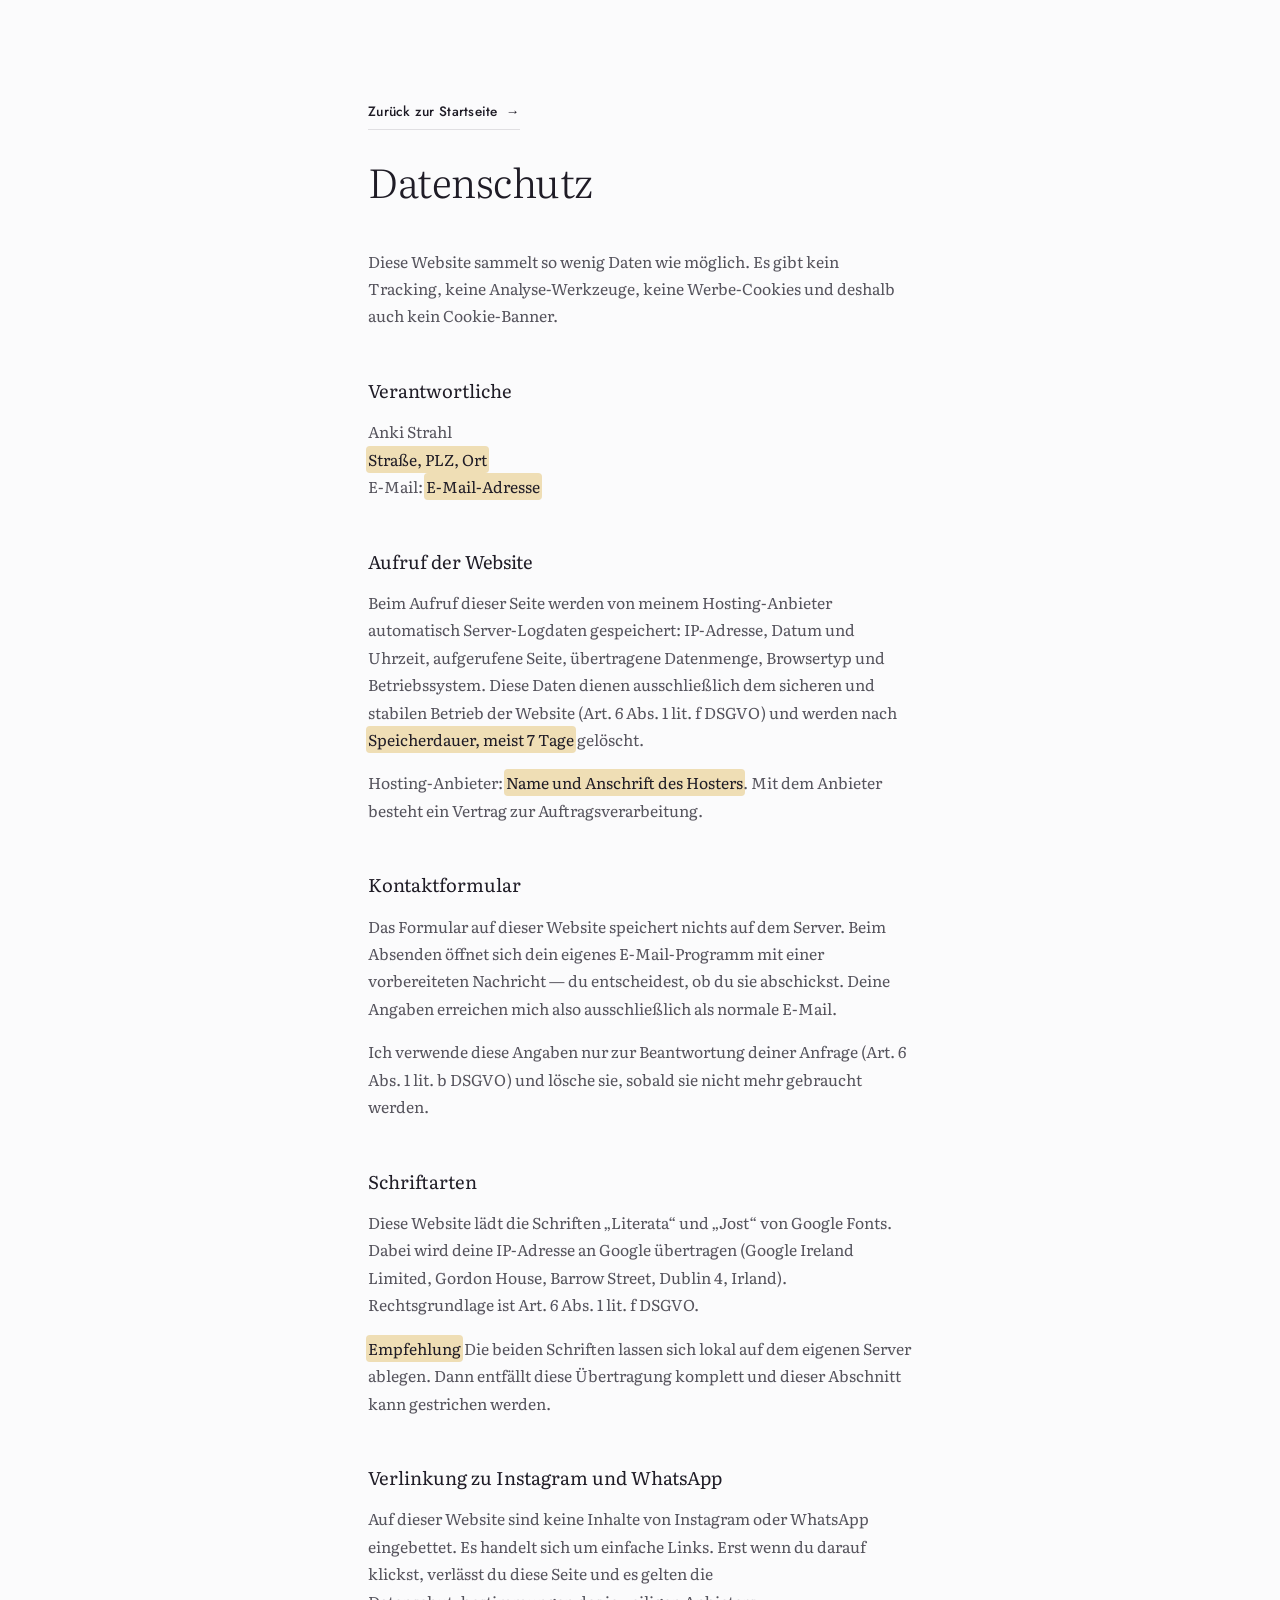
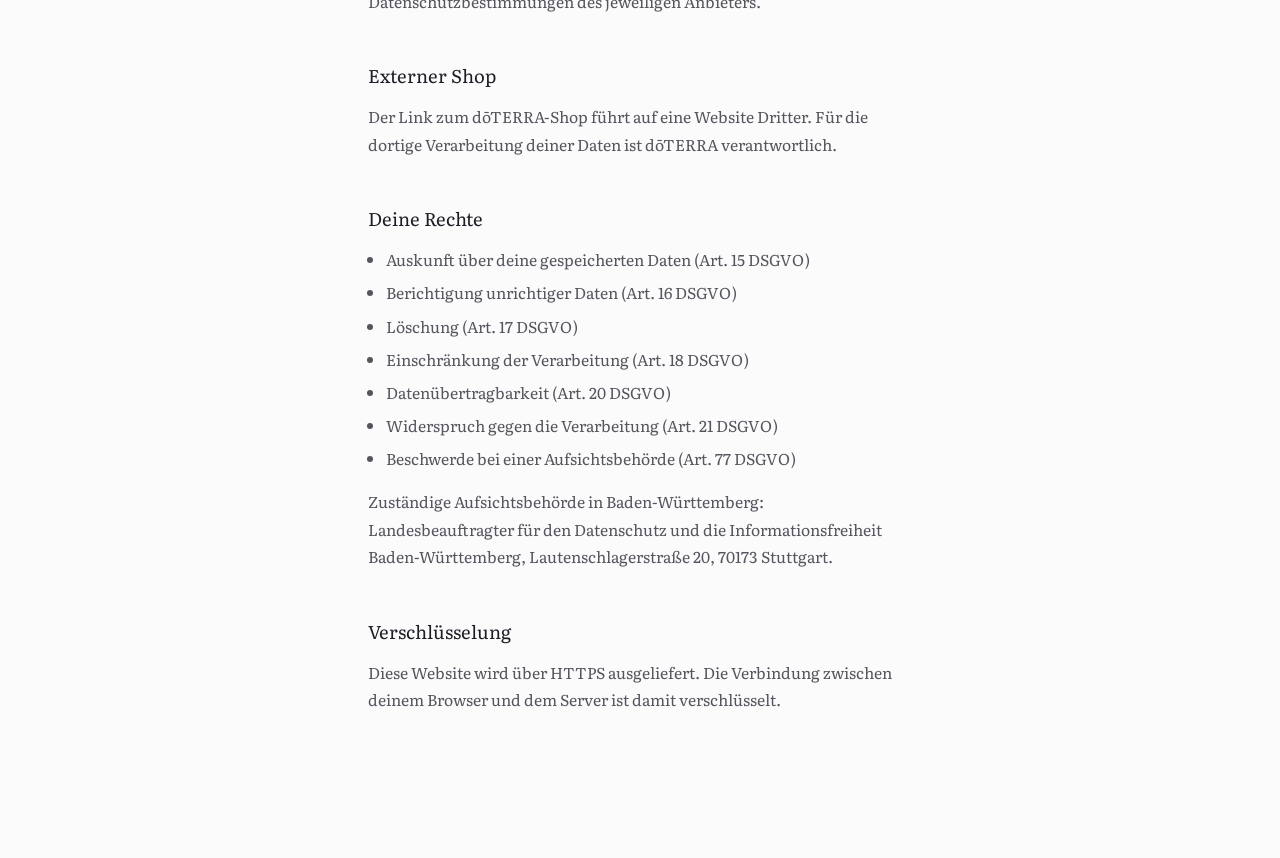
==== datenschutz.html @ 12c4cb67 "Landingpage Anki Strahl Statische Seite ohne Build: Hero mit Sticky-Reveal, Sonnen-SVG als wiederkeh" ====
<!DOCTYPE html>
<html lang="de">
<head>
<meta charset="utf-8">
<meta name="viewport" content="width=device-width, initial-scale=1">
<title>Datenschutzerklärung — Anki Strahl</title>
<meta name="robots" content="noindex">
<meta name="theme-color" content="#fbfafc">
<link rel="preconnect" href="https://fonts.googleapis.com">
<link rel="preconnect" href="https://fonts.gstatic.com" crossorigin>
<link rel="stylesheet" href="https://fonts.googleapis.com/css2?family=Jost:wght@300..600&family=Literata:ital,opsz,wght@0,7..72,200..600;1,7..72,200..500&display=swap">
<link rel="stylesheet" href="assets/css/style.css">
</head>
<body>

<main class="legal">
  <p class="legal__back"><a class="link-arrow" href="index.html">Zurück zur Startseite</a></p>

  <h1>Datenschutz</h1>

  <!-- TODO Anki: Vor dem Livegang bitte einmal von einer Fachperson prüfen lassen.
       Dieser Text deckt den aktuellen Stand der Website ab (keine Analyse, kein Tracking,
       kein Cookie-Banner nötig). Sobald Tracking oder ein Formulardienst dazukommt,
       muss er ergänzt werden. -->

  <p>
    Diese Website sammelt so wenig Daten wie möglich. Es gibt kein Tracking, keine Analyse-Werkzeuge,
    keine Werbe-Cookies und deshalb auch kein Cookie-Banner.
  </p>

  <h2>Verantwortliche</h2>
  <address>
    Anki Strahl<br>
    <span class="todo">Straße, PLZ, Ort</span><br>
    E-Mail: <span class="todo">E-Mail-Adresse</span>
  </address>

  <h2>Aufruf der Website</h2>
  <p>
    Beim Aufruf dieser Seite werden von meinem Hosting-Anbieter automatisch Server-Logdaten
    gespeichert: IP-Adresse, Datum und Uhrzeit, aufgerufene Seite, übertragene Datenmenge,
    Browsertyp und Betriebssystem. Diese Daten dienen ausschließlich dem sicheren und stabilen
    Betrieb der Website (Art. 6 Abs. 1 lit. f DSGVO) und werden nach
    <span class="todo">Speicherdauer, meist 7 Tage</span> gelöscht.
  </p>
  <p>
    Hosting-Anbieter: <span class="todo">Name und Anschrift des Hosters</span>.
    Mit dem Anbieter besteht ein Vertrag zur Auftragsverarbeitung.
  </p>

  <h2>Kontaktformular</h2>
  <p>
    Das Formular auf dieser Website speichert nichts auf dem Server. Beim Absenden öffnet sich
    dein eigenes E-Mail-Programm mit einer vorbereiteten Nachricht — du entscheidest, ob du sie
    abschickst. Deine Angaben erreichen mich also ausschließlich als normale E-Mail.
  </p>
  <p>
    Ich verwende diese Angaben nur zur Beantwortung deiner Anfrage (Art. 6 Abs. 1 lit. b DSGVO)
    und lösche sie, sobald sie nicht mehr gebraucht werden.
  </p>

  <h2>Schriftarten</h2>
  <p>
    Diese Website lädt die Schriften „Literata“ und „Jost“ von Google Fonts.
    Dabei wird deine IP-Adresse an Google übertragen (Google Ireland Limited, Gordon House,
    Barrow Street, Dublin 4, Irland). Rechtsgrundlage ist Art. 6 Abs. 1 lit. f DSGVO.
  </p>
  <p>
    <span class="todo">Empfehlung</span> Die beiden Schriften lassen sich lokal auf dem eigenen
    Server ablegen. Dann entfällt diese Übertragung komplett und dieser Abschnitt kann gestrichen
    werden.
  </p>

  <h2>Verlinkung zu Instagram und WhatsApp</h2>
  <p>
    Auf dieser Website sind keine Inhalte von Instagram oder WhatsApp eingebettet. Es handelt sich
    um einfache Links. Erst wenn du darauf klickst, verlässt du diese Seite und es gelten die
    Datenschutzbestimmungen des jeweiligen Anbieters.
  </p>

  <h2>Externer Shop</h2>
  <p>
    Der Link zum dōTERRA-Shop führt auf eine Website Dritter. Für die dortige Verarbeitung
    deiner Daten ist dōTERRA verantwortlich.
  </p>

  <h2>Deine Rechte</h2>
  <ul>
    <li>Auskunft über deine gespeicherten Daten (Art. 15 DSGVO)</li>
    <li>Berichtigung unrichtiger Daten (Art. 16 DSGVO)</li>
    <li>Löschung (Art. 17 DSGVO)</li>
    <li>Einschränkung der Verarbeitung (Art. 18 DSGVO)</li>
    <li>Datenübertragbarkeit (Art. 20 DSGVO)</li>
    <li>Widerspruch gegen die Verarbeitung (Art. 21 DSGVO)</li>
    <li>Beschwerde bei einer Aufsichtsbehörde (Art. 77 DSGVO)</li>
  </ul>
  <p>
    Zuständige Aufsichtsbehörde in Baden-Württemberg: Landesbeauftragter für den Datenschutz
    und die Informationsfreiheit Baden-Württemberg, Lautenschlagerstraße 20, 70173 Stuttgart.
  </p>

  <h2>Verschlüsselung</h2>
  <p>
    Diese Website wird über HTTPS ausgeliefert. Die Verbindung zwischen deinem Browser und
    dem Server ist damit verschlüsselt.
  </p>
</main>

</body>
</html>
---- assets/css/style.css ----
/* =============================================================
   Anki Strahl — Somatic Yin Yoga & ätherische Öle

   Sie heißt Strahl. Ihr Logo ist eine aufgehende Sonne.
   Daraus ist der Bauplan der Seite geworden: Sie beginnt in der
   Nacht, geht durch die Dämmerung und endet im Tag. Das ist
   gleichzeitig ihr Weg vom Lauten ins Leise.

   Farbe passiert genau zweimal:
   ein lila Band (die Dämmerung) und die gelbe Öl-Sektion (der Tag).
   Sonst ist Farbe nur Linie, Zitat und Fokus.

   Schrift: Literata trägt alles, meist im leichten Schnitt.
   Jost erscheint nur auf kleinen Schildern.

   Bewegung: die Sonne (Leiste, Hero, Footer) · Atemkreis ·
   gezogener Strich · Öltropfen · Bilder, die von unten aufgehen.
   ============================================================= */

/* ---------- 1 · TOKENS ---------- */

:root {
  --paper:   oklch(0.988 0.002 300);
  --tint:    oklch(0.966 0.006 300);

  --ink:     oklch(0.235 0.020 300);
  --night:   oklch(0.175 0.028 300);   /* Hero und Footer */
  --dusk:    oklch(0.335 0.078 300);   /* das Zitatband */
  --ink-2:   oklch(0.45 0.015 300);
  --ink-3:   oklch(0.58 0.012 300);
  --line:    oklch(0.905 0.004 300);
  --line-2:  oklch(0.845 0.006 300);

  /* Die zwei Farben. Violett ist die Stunde vor dem Aufgehen,
     Gelb das erste Licht. Beide sind textsicher eingestellt. */
  --lilac:    oklch(0.47 0.115 300);   /* 4.9 : 1 auf Papier */
  --lilac-lt: oklch(0.80 0.075 300);   /* Fassung für dunklen Grund */
  --sunlight: oklch(0.918 0.088 92);   /* Fläche der Öl-Sektion */
  /* Zwei aufgehellte Fassungen. Bewusst als feste Werte, nicht als
     color-mix mit --paper: --paper liegt auf Hue 300, das Gelb auf 92 —
     OKLCH nimmt den kürzeren Weg über 339 und die Mischung wird rosa. */
  --sun-wash: oklch(0.972 0.023 92);   /* Kursplan-Karten auf Weiß */
  --sun-card: oklch(0.966 0.032 92);   /* Ablauf-Karten auf der gelben Fläche */
  --sun-deep: oklch(0.72 0.145 82);    /* nur Strich, nie Text */
  --alarm:    oklch(0.50 0.150 25);

  /* Semantische Rollen. Nur diese werden von Sektionen überschrieben. */
  --bg:        var(--paper);
  --surface:   var(--tint);
  --fg:        var(--ink-2);
  --fg-strong: var(--ink);
  --fg-muted:  var(--ink-3);
  --rule:      var(--line);
  --accent:    var(--lilac);

  --font-serif: Literata, Georgia, "Times New Roman", serif;
  --font-sans:  Jost, "Helvetica Neue", Arial, sans-serif;

  --step-hero:  clamp(2.6rem, 7.4vw, 5.5rem);
  --step-said:  clamp(1.6rem, 3.2vw, 2.5rem);
  --step-h3:    clamp(1.2rem, 1.9vw, 1.5rem);
  --step-lead:  clamp(1.08rem, 0.98rem + 0.45vw, 1.28rem);
  --measure:    36rem;

  /* --shell ist die Inhaltsbreite. Wer seinen Rand selbst mitbringt,
     rechnet ihn oben drauf — sonst rutschen Leiste und Hero gegenüber
     dem Fließtext um genau eine Randbreite nach innen. */
  /* Weiche Kanten. Harte Ecken plus Haarlinien lassen jede Seite wie
     einen Zeitschriftensatz aussehen — Radien nehmen das raus. */
  --r-img:  6px;
  --r-card: 10px;

  --shell:     74rem;
  --gutter:    clamp(1.5rem, 5vw, 5rem);
  --shell-out: calc(var(--shell) + 2 * var(--gutter));
  --section-y: clamp(5.5rem, 11vw, 10rem);

  /* Bewegung. Lang und weich — nichts federt, nichts springt. */
  --ease:      cubic-bezier(0.22, 1, 0.36, 1);
  --ease-soft: cubic-bezier(0.4, 0, 0.2, 1);
  --dur-press:  120ms;
  --dur-state:  260ms;
  --dur-reveal: 900ms;

  --z-below: -1;
  --z-base: 0;
  --z-raised: 10;
  --z-controls: 20;
  --z-sticky: 100;
  --z-panel: 200;
  --z-nav: 250;    /* über dem Panel — sonst ist der Schließen-Knopf begraben */
  --z-skip: 300;
}

/* Die Nacht. Hero und Footer — Anfang und Ende. */
.on-night {
  --bg:        var(--night);
  --surface:   oklch(0.28 0.028 300);
  --fg:        oklch(0.82 0.012 300);
  --fg-strong: var(--paper);
  --fg-muted:  oklch(0.68 0.014 300);
  --rule:      oklch(1 0 0 / 0.22);
  --accent:    var(--lilac-lt);
  background: var(--bg);
  color: var(--fg);
}

/* Die Dämmerung. Nur das Zitatband. */
.on-dusk {
  --bg:        var(--dusk);
  --surface:   oklch(0.40 0.080 300);
  --fg:        oklch(0.88 0.022 300);
  --fg-strong: oklch(0.985 0.006 300);
  --fg-muted:  oklch(0.77 0.030 300);
  --rule:      oklch(1 0 0 / 0.22);
  --accent:    oklch(0.86 0.075 95);
  background: var(--bg);
  color: var(--fg);
}

/* Der Tag. Nur die Öl-Sektion. Violett auf Gelb — die beiden
   Farben der Marke treffen sich genau einmal. */
.on-sun {
  --bg:        var(--sunlight);
  --surface:   oklch(0.86 0.090 92);
  --fg:        oklch(0.385 0.045 78);
  --fg-strong: oklch(0.245 0.045 78);
  --fg-muted:  oklch(0.505 0.048 78);
  --rule:      oklch(0.245 0.045 78 / 0.22);
  --accent:    oklch(0.38 0.105 300);
  background: var(--bg);
  color: var(--fg);
}

/* ---------- 2 · RESET ---------- */

*, *::before, *::after { box-sizing: border-box; }

html {
  -webkit-text-size-adjust: 100%;
  scroll-behavior: smooth;
  scroll-padding-top: 5rem;
  background: var(--night);
}

body {
  margin: 0;
  background: var(--paper);
  color: var(--fg);
  font-family: var(--font-serif);
  font-size: 1.0625rem;
  line-height: 1.75;
  font-optical-sizing: auto;
  -webkit-font-smoothing: antialiased;
  text-rendering: optimizeLegibility;
  /* clip statt hidden: hidden würde den klebenden Hero brechen. */
  overflow-x: clip;
}

h1, h2, h3, p, figure, figcaption, blockquote, dl, dd { margin: 0; }
ul, ol { margin: 0; padding: 0; }
img, svg { display: block; max-width: 100%; }
button { font: inherit; color: inherit; cursor: pointer; background: none; border: 0; padding: 0; }
table { border-collapse: collapse; }

/* Der graue Kasten, den iOS beim Antippen über jedes Ziel legt, macht auch
   die ruhigste Seite hektisch. Rückmeldung geben wir selbst — siehe :active. */
a, button, summary, label, [role="button"] { -webkit-tap-highlight-color: transparent; }

a {
  color: var(--accent);
  text-decoration-thickness: 1px;
  text-underline-offset: 0.2em;
}

::selection {
  background: color-mix(in oklch, var(--lilac) 22%, transparent);
  color: var(--ink);
}

:focus-visible {
  outline: 2px solid var(--accent);
  outline-offset: 3px;
  border-radius: 2px;
}

.visually-hidden {
  position: absolute; width: 1px; height: 1px;
  margin: -1px; padding: 0; border: 0;
  clip-path: inset(50%); overflow: hidden; white-space: nowrap;
}

.skip-link {
  position: absolute; left: 50%; top: 0;
  transform: translate(-50%, -120%);
  z-index: var(--z-skip);
  background: var(--paper); color: var(--ink);
  font-family: var(--font-sans); font-size: 0.85rem;
  padding: 0.75rem 1.25rem; border-radius: 0 0 4px 4px;
  text-decoration: none;
  transition: transform var(--dur-state) var(--ease);
}
.skip-link:focus-visible { transform: translate(-50%, 0); }

/* ---------- 3 · BAUSTEINE ---------- */

/* Überschriften sind Sätze, die Anki so sagen würde. Deshalb weder
   Kicker noch Ornament darüber — nur Text in Erzählgröße. */
.said {
  font-family: var(--font-serif);
  font-size: var(--step-said);
  font-weight: 300;
  line-height: 1.22;
  letter-spacing: -0.015em;
  color: var(--fg-strong);
  max-width: 19em;
  text-wrap: balance;
}
.said--lead { max-width: 14em; }

.btn {
  display: inline-flex; align-items: center; justify-content: center;
  gap: 0.5rem;
  min-height: 44px;
  padding: 0.8rem 1.5rem;
  font-family: var(--font-sans);
  font-size: 0.875rem; font-weight: 500; letter-spacing: 0.02em;
  color: var(--fg-strong);
  background: transparent;
  border: 1px solid var(--rule);
  border-radius: 999px;
  text-decoration: none;
  transition: background var(--dur-state) var(--ease-soft),
              border-color var(--dur-state) var(--ease-soft),
              color var(--dur-state) var(--ease-soft),
              transform var(--dur-press) var(--ease-soft);
}
.btn--primary {
  background: var(--fg-strong);
  border-color: var(--fg-strong);
  color: var(--bg);
}
.btn--sm { min-height: 38px; padding: 0.55rem 1.1rem; font-size: 0.8rem; }
.btn--wide { width: 100%; }
.btn:active { transform: scale(0.97); }

@media (hover: hover) and (pointer: fine) {
  .btn:hover { border-color: var(--fg-strong); }
  .btn--primary:hover {
    background: color-mix(in oklch, var(--fg-strong) 82%, var(--lilac));
    border-color: color-mix(in oklch, var(--fg-strong) 82%, var(--lilac));
  }
}

.link-arrow {
  display: inline-flex; align-items: center; gap: 0.5rem;
  font-family: var(--font-sans);
  font-size: 0.85rem; font-weight: 500; letter-spacing: 0.02em;
  color: var(--fg-strong);
  text-decoration: none;
  padding-bottom: 0.3rem;
  border-bottom: 1px solid var(--rule);
  transition: color var(--dur-state) var(--ease-soft),
              border-color var(--dur-state) var(--ease-soft);
}
.link-arrow::after {
  /* Als Escape notiert, damit der Pfeil auch dann stimmt, wenn ein Server
     die CSS-Datei ohne charset ausliefert. */
  content: "\2192";
  transition: transform var(--dur-state) var(--ease);
}
.link-arrow--sm { font-size: 0.78rem; }

@media (hover: hover) and (pointer: fine) {
  .link-arrow:hover { color: var(--accent); border-color: var(--accent); }
  .link-arrow:hover::after { transform: translateX(4px); }
}

/* ---------- 4 · DIE SONNE ----------
   Ihr Logo, als Zeichnung nachgebaut. Dreimal auf der Seite,
   jedes Mal mit einer anderen Aufgabe. */

.sun { height: auto; overflow: visible; }
.sun path {
  fill: none;
  stroke: currentColor;
  stroke-linecap: round;
  vector-effect: non-scaling-stroke;
}

/* (a) In der Leiste ist die Sonne die Leseanzeige. Sie steht immer
       vollständig da — ein Logo, dem Strahlen fehlen, sieht kaputt aus.
       Der Fortschritt ist deshalb Licht: oben glimmen die Strahlen nur,
       unten stehen sie hell. --sun kommt aus dem Scrollen, --t ist die
       Schwelle, ab der ein Strahlenpaar aufleuchtet. */
.sun--progress { width: clamp(68px, 6.2vw, 78px); display: block; }
.sun--progress path { stroke-width: 1.15px; }
.js .sun--progress .sun__rays path {
  opacity: clamp(0.24, calc((var(--sun, 0) - var(--t)) * 6 + 0.24), 1);
  transition: opacity 450ms var(--ease-soft);
}

/* (b) Im Hero geht die Sonne auf, während man ankommt.
       Erst der Horizont, dann die Strahlen von innen nach außen. */
.sun--hero {
  width: clamp(112px, 14vw, 172px);
  margin-bottom: clamp(1.5rem, 3.5vw, 2.5rem);
  color: oklch(1 0 0 / 0.88);
}
.sun--hero path { stroke-width: 1.4px; }
.js .sun--hero path { stroke-dasharray: 1; stroke-dashoffset: 1; }
.js .hero.is-ready .sun--hero .sun__horizon path {
  stroke-dashoffset: 0;
  transition: stroke-dashoffset 1000ms var(--ease-soft) 200ms;
}
.js .hero.is-ready .sun--hero .sun__rays path {
  stroke-dashoffset: 0;
  transition: stroke-dashoffset 850ms var(--ease-soft);
  transition-delay: calc(750ms + var(--d, 0ms));
}

/* (c) Als Kapitelwechsel liegt sie auf einer Linie: die Linie ist der
       Horizont, die Strahlen gehen beim Reinscrollen nacheinander auf.
       Der Horizont im SVG läuft bis an den Rand, damit er die Linie
       links und rechts nahtlos fortsetzt. */
/* Der Trenner ist ihr Logo im Querformat: die zwei langen Strahlen laufen
   nach links und rechts weg, unter der Rundung bleibt der Strich offen,
   und darüber geht die Sonne auf. Alles steckt im SVG — kein zweiter Strich
   als ::before, sonst lägen zwei Linien unterschiedlicher Deckung
   übereinander und der Trenner wirkt gestückelt. */
.rayline {
  position: relative;
  display: grid; justify-items: center;
}
.sun--line {
  width: clamp(300px, 40vw, 520px);
  max-width: 100%;
  color: var(--accent);
}
.sun--line path { stroke-width: 1px; }

/* Derselbe Ablauf wie im Hero: erst laufen die zwei Strahlen aus der Lücke
   nach außen, dann geht die Sonne darüber auf. */
.js .sun--line path { stroke-dasharray: 1; stroke-dashoffset: 1; }
.js .rayline.is-in .sun--line .sun__open path {
  stroke-dashoffset: 0;
  transition: stroke-dashoffset 1100ms var(--ease-soft) 120ms;
}
/* Zusätzlich zum Zeichnen eine Blende: dadurch setzt jeder Strahl weich ein
   statt mit einer harten Spitze. Das ist der Unterschied zwischen „gezeichnet"
   und „aufgegangen". */
.js .sun--line .sun__rays path { opacity: 0; }
.js .rayline.is-in .sun--line .sun__rays path {
  stroke-dashoffset: 0;
  opacity: 1;
  transition: stroke-dashoffset 850ms var(--ease-soft),
              opacity 600ms var(--ease-soft);
  transition-delay: calc(820ms + var(--d, 0ms));
}

/* (d) Am Schluss geht sie ein letztes Mal auf, groß und mittig. */
.sun--closing {
  width: clamp(120px, 15vw, 180px);
  margin-inline: auto;
  color: var(--accent);
}
.sun--closing path { stroke-width: 1.2px; }
.js .sun--closing path { stroke-dasharray: 1; stroke-dashoffset: 1; }
.js .sun--closing.is-in .sun__horizon path {
  stroke-dashoffset: 0;
  transition: stroke-dashoffset 900ms var(--ease-soft);
}
.js .sun--closing.is-in .sun__rays path {
  stroke-dashoffset: 0;
  transition: stroke-dashoffset 850ms var(--ease-soft);
  transition-delay: calc(450ms + var(--d, 0ms));
}

/* (e) Im Footer steht sie voll. Angekommen. */
.sun--footer {
  width: clamp(88px, 10vw, 116px);
  margin-bottom: 1.25rem;
  color: var(--fg-muted);
}
.sun--footer path { stroke-width: 1.1px; }

/* ---------- 5 · BILDER ----------
   Bilder gehen auf wie die Sonne: von unten herein, während das Motiv
   von leicht zu groß in seine Ruhelage zurückgeht. */

.shot { position: relative; display: grid; gap: 0.85rem; }
.shot__clip {
  display: block;
  position: relative;
  overflow: hidden;
  border-radius: var(--r-img);
  background: var(--surface);
}
.shot img {
  display: block;
  width: 100%; height: 100%;
  object-fit: cover;
}
/* Alle Bilder auf der Seite stehen im selben Format. Sobald zwei
   Seitenverhältnisse nebeneinanderliegen, wirkt die Seite unruhig. */
.shot__clip { aspect-ratio: 4 / 5; }

/* Bilder blenden auf, sie bauen sich nicht von unten nach oben auf. Der alte
   Wisch über clip-path war zu viel Bewegung für ein Porträt — man sieht die
   Animation und nicht sie. Bleibt: ein ruhiges Aufblenden mit einem Hauch
   Zoom, damit das Bild ankommt statt einfach dazustehen. */
.js .shot[data-reveal] .shot__clip { opacity: 0; }
.js .shot[data-reveal] img { transform: scale(1.03); }
.js .shot[data-reveal].is-in .shot__clip {
  opacity: 1;
  transition: opacity 900ms var(--ease);
}
.js .shot[data-reveal].is-in img {
  transform: none;
  transition: transform 1400ms var(--ease);
}

/* ---------- 6 · NAVIGATION ---------- */

/* Über dem dunklen Hero ist die Leiste transparent und hell beschriftet.
   Sobald die helle Seite darunterschiebt, dreht sie sich um. */
.nav {
  position: fixed; top: 0; left: 0; right: 0;
  z-index: var(--z-nav);
  background: transparent;
  transition: background var(--dur-state) var(--ease-soft),
              box-shadow var(--dur-state) var(--ease-soft);
}
.nav:not(.is-stuck):not(.is-panel) {
  --fg:        oklch(0.86 0.010 300);
  --fg-strong: var(--paper);
  --fg-muted:  oklch(0.76 0.012 300);
  --rule:      oklch(1 0 0 / 0.3);
  --bg:        var(--night);
  --accent:    var(--lilac-lt);
}
.nav.is-stuck { background: var(--paper); box-shadow: 0 1px 0 var(--line); }
/* Bei offenem Menü liegt die Leiste auf hellem Grund und muss mitziehen. */
.nav.is-panel { background: var(--paper); box-shadow: none; }
.nav a, .nav button, .nav span, .nav svg {
  transition: color var(--dur-state) var(--ease-soft),
              border-color var(--dur-state) var(--ease-soft),
              background var(--dur-state) var(--ease-soft);
}

.nav__inner {
  max-width: var(--shell-out);
  margin-inline: auto;
  padding: 0.95rem var(--gutter);
  display: flex; align-items: center; gap: clamp(1.5rem, 4vw, 3rem);
}

/* Ihr Logo ist ein senkrechter Aufbau: Sonne, Horizont, Schriftzug.
   Genau so steht es auch in der Leiste — nicht nebeneinander. */
.nav__mark {
  display: grid; justify-items: center;
  text-decoration: none; margin-right: auto;
  color: var(--fg-strong);
}
/* Die Linie ist so breit wie der Schriftzug, weil sie in der Rasterspalte
   auf 100 % geht — die Sonne steht schmaler mittig darüber. */
.nav__mark-rule {
  width: 100%; height: 1px;
  background: currentColor; opacity: 0.3;
}
.nav__mark-word {
  margin-top: 0.28rem;
  font-family: var(--font-sans);
  font-size: 0.72rem; font-weight: 400; letter-spacing: 0.005em;
  white-space: nowrap;
  color: var(--fg-strong);
}

.nav__links { display: none; gap: clamp(1.25rem, 2.5vw, 2rem); }
.nav__links a {
  position: relative;
  font-family: var(--font-sans);
  font-size: 0.85rem; letter-spacing: 0.01em;
  color: var(--fg);
  text-decoration: none;
  padding: 0.25rem 0;
}
.nav__links a::after {
  content: "";
  position: absolute; left: 0; right: 0; bottom: 0;
  height: 1px; background: currentColor;
  transform: scaleX(0); transform-origin: left;
  transition: transform var(--dur-state) var(--ease);
}
@media (hover: hover) and (pointer: fine) {
  .nav__links a:hover { color: var(--fg-strong); }
  .nav__links a:hover::after { transform: scaleX(1); }
}

.nav__cta { display: none; }

.nav__toggle {
  display: inline-flex; align-items: center; gap: 0.6rem;
  min-height: 44px; padding: 0 0.25rem;
  background: none; border: 0;
  font-family: var(--font-sans); font-size: 0.8rem;
  letter-spacing: 0.1em; text-transform: uppercase;
  color: var(--fg-strong);
}
.nav__toggle-bars { display: grid; gap: 4px; width: 20px; }
.nav__toggle-bars i {
  height: 1px; background: currentColor;
  transition: transform var(--dur-state) var(--ease);
}
.nav__toggle[aria-expanded="true"] .nav__toggle-bars i:first-child { transform: translateY(2.5px) rotate(6deg); }
.nav__toggle[aria-expanded="true"] .nav__toggle-bars i:last-child  { transform: translateY(-2.5px) rotate(-6deg); }

@media (max-width: 30rem) { .nav__mark-word { font-size: 0.72rem; } }
@media (min-width: 64rem) {
  .nav__links, .nav__cta { display: flex; }
  .nav__toggle { display: none; }
}

/* Mobiles Panel — immer hell, egal wo man es öffnet. */
.nav-panel {
  position: fixed; inset: 0;
  z-index: var(--z-panel);
  background: var(--paper);
  color: var(--ink-2);
  padding: 6rem var(--gutter) 3rem;
  display: flex; flex-direction: column; gap: 2.5rem;
  opacity: 0;
  transition: opacity var(--dur-state) var(--ease-soft);
}
/* Ohne diese Zeile überschreibt display:flex das hidden-Attribut — das
   geschlossene Panel liegt dann unsichtbar über der Seite und schluckt Klicks. */
.nav-panel[hidden] { display: none; }
.nav-panel.is-open { opacity: 1; }
.nav-panel__links { display: grid; gap: 0; }
.nav-panel__links a {
  font-family: var(--font-serif);
  font-size: 1.4rem; font-weight: 300;
  color: var(--ink);
  text-decoration: none;
  padding: 0.85rem 0;
  border-bottom: 1px solid var(--line);
  opacity: 0; transform: translateY(8px);
}
.nav-panel.is-open .nav-panel__links a {
  opacity: 1; transform: none;
  transition: opacity 500ms var(--ease), transform 500ms var(--ease);
  transition-delay: calc(60ms + var(--i, 0) * 45ms);
}
.nav-panel__cta { align-self: flex-start; }

/* ---------- 7 · HERO ---------- */

/* Sie sitzt rechts im Bild, links ist es leer. Genau da steht ihr Satz.
   Der Hero bleibt stehen, die helle Seite schiebt sich darüber. */
.hero {
  position: sticky; top: 0;
  z-index: var(--z-base);
  min-height: 100svh;
  display: grid; align-items: end;
  overflow: hidden;
}

.hero__bg { position: absolute; inset: 0; z-index: var(--z-base); }
.hero__shift { position: absolute; inset: -10% 0; will-change: transform; }
.hero__img {
  width: 100%; height: 100%;
  object-fit: cover;
  /* Rechts sitzt sie, links bleibt die Wand für den Satz frei.
     Der Y-Wert ist so gewählt, dass ihr Gesicht auch im Querformat im Bild bleibt. */
  object-position: 62% 20%;
}

/* Auf dem Handy ist der Hero hoch und schmal: das Bild füllt die Höhe
   exakt aus, jede zusätzliche Überhöhe schiebt ihren Kopf aus dem Rahmen.
   Parallax läuft hier ohnehin nicht, also braucht es auch keine Reserve.
   Sie sitzt am rechten Rand der Aufnahme, deshalb rechtsbündig ausrichten —
   jeder Prozentpunkt weniger schneidet ihr Gesicht an. Der Text landet
   unten links auf dem leeren Boden. */
@media (max-width: 48rem) {
  .hero__shift { inset: 0; }
  .hero__img { object-position: 100% 50%; }
}

.hero__scrim {
  position: absolute; inset: 0;
  background:
    linear-gradient(to top,
      oklch(0.15 0.026 300 / 0.92) 0%,
      oklch(0.15 0.026 300 / 0.58) 36%,
      oklch(0.15 0.026 300 / 0.10) 74%),
    linear-gradient(to right,
      oklch(0.15 0.026 300 / 0.62) 0%,
      oklch(0.15 0.026 300 / 0) 62%);
}

.hero__inner {
  position: relative;
  z-index: var(--z-raised);
  width: 100%;
  max-width: var(--shell-out);
  margin-inline: auto;
  padding: 0 var(--gutter) clamp(3rem, 8vh, 6rem);
}

.hero__said {
  font-family: var(--font-serif);
  font-size: var(--step-hero);
  font-weight: 200;
  line-height: 1.02;
  letter-spacing: -0.03em;
  color: var(--fg-strong);
  max-width: 11em;
}

.hero__after {
  max-width: 26em;
  margin-top: clamp(1.25rem, 2.5vw, 1.75rem);
  font-size: var(--step-lead);
  font-style: italic;
  font-weight: 300;
  color: var(--fg);
}

.hero__down {
  display: inline-flex; align-items: center; gap: 0.85rem;
  margin-top: clamp(2.25rem, 5vw, 3.5rem);
  min-height: 44px;
  font-family: var(--font-sans);
  font-size: 0.72rem; letter-spacing: 0.18em; text-transform: uppercase;
  color: var(--fg-muted);
  text-decoration: none;
  transition: color var(--dur-state) var(--ease-soft);
}
.hero__down svg {
  width: 10px; height: 24px;
  fill: none; stroke: currentColor; stroke-width: 1;
  stroke-linecap: round; stroke-linejoin: round;
}
@media (hover: hover) and (pointer: fine) {
  .hero__down:hover { color: var(--fg-strong); }
}

/* ---------- 8 · DIE KLEINEN ZEICHNUNGEN ---------- */

/* Ein Tropfen. Fällt genau einmal und bleibt dann liegen. */
.drop {
  width: 34px; height: 62px;
  margin-bottom: clamp(1.5rem, 3vw, 2.25rem);
  overflow: visible;
}
.drop__shape, .drop__ripple {
  transform-box: fill-box; transform-origin: center;
  opacity: 0;
}
.drop__shape { fill: var(--accent); }
.drop__ripple { fill: none; stroke: var(--accent); stroke-width: 1; }

@keyframes drop-fall {
  0%   { transform: translateY(-14px) scaleY(0.85); opacity: 0; }
  18%  { opacity: 1; }
  100% { transform: translateY(29px) scaleY(1); opacity: 1; }
}
@keyframes drop-ripple {
  from { transform: scale(0.2); opacity: 0.7; }
  to   { transform: scale(1.05); opacity: 0.4; }
}
.js .drop.is-in .drop__shape  { animation: drop-fall 1700ms var(--ease-soft) 300ms forwards; }
.js .drop.is-in .drop__ripple { animation: drop-ripple 1100ms var(--ease) 1800ms forwards; }

/* ---------- 9 · ANKIS GESCHICHTE ---------- */

/* Diese Sektion liegt über dem Hero und deckt ihn beim Scrollen zu. */
.story {
  position: relative;
  z-index: var(--z-raised);
  background: var(--paper);
  padding: clamp(5rem, 11vw, 9.5rem) var(--gutter) var(--section-y);
  display: grid;
  gap: clamp(3rem, 6vw, 5rem);
}
.story > * { width: 100%; max-width: var(--shell); margin-inline: auto; }
.story__col { display: grid; gap: clamp(1.25rem, 2.5vw, 1.85rem); }

.story__open {
  max-width: 15em;
  margin-bottom: 0.45rem;
  font-size: clamp(1.5rem, 3.4vw, 2.35rem);
  font-weight: 300;
  line-height: 1.24;
  letter-spacing: -0.018em;
  color: var(--fg-strong);
}

.story__text { display: grid; gap: 1.15rem; max-width: var(--measure); }
.story__mid {
  font-size: var(--step-lead);
  font-weight: 400;
  color: var(--fg-strong);
}

/* Der Auftakt: ihr Satz, darunter drei Bilder. Sie stehen bewusst nicht auf
   einer Höhe — drei gleich große Kacheln in einer Reihe sind ein Katalogblatt,
   drei versetzte Formate sind ein Fotoset, das jemand hingelegt hat. */
.story__intro { display: grid; gap: clamp(2.25rem, 5vw, 3.5rem); }

.story__trio {
  display: grid;
  grid-template-columns: repeat(2, minmax(0, 1fr));
  gap: clamp(0.75rem, 3vw, 1.25rem);
  align-items: start;
}
/* Auf dem Handy liegt das größte Bild oben über die volle Breite, darunter die
   zwei kleineren nebeneinander. Drei Hochformate untereinander wären sonst
   dreimal Scrollen für einen einzigen Gedanken. */
.story__trio .trio--a { grid-column: 1 / -1; }
/* Beide sitzen im unteren Drittel ihres Originals. Mittig beschnitten stünde
   über ihnen eine Handbreit leere Wand beziehungsweise leerer Vorhang. */
.trio--a img { object-position: 50% 72%; }
.trio--b img { object-position: 50% 80%; }
.story__trio .trio--c { margin-top: clamp(1.25rem, 5vw, 2rem); }

@media (min-width: 60rem) {
  .story__trio {
    /* Absteigende Größen: das lachende Bild trägt den Blick, die anderen
       beiden begleiten. Gleich breit wäre wieder eine Reihe. */
    grid-template-columns: 1.15fr 0.95fr 0.8fr;
    gap: clamp(1rem, 2vw, 1.75rem);
  }
  .story__trio .trio--a { grid-column: auto; margin-top: clamp(2rem, 5vw, 4.5rem); }
  .story__trio .trio--c { margin-top: clamp(3.5rem, 8vw, 7rem); }
  .story__intro .story__text { max-width: var(--measure); }
}

/* Sie kommen nacheinander, nicht gleichzeitig — sonst ist es ein Schnitt und
   kein Aufblenden. 140 ms sind gerade genug, dass man es merkt, ohne zu warten. */
.js .trio--b[data-reveal].is-in .shot__clip,
.js .trio--b[data-reveal].is-in img { transition-delay: 140ms; }
.js .trio--c[data-reveal].is-in .shot__clip,
.js .trio--c[data-reveal].is-in img { transition-delay: 280ms; }

.story__pair { display: grid; gap: clamp(2rem, 4vw, 3rem); }
.story__pair .shot { max-width: 22rem; }

@media (min-width: 60rem) {
  .story__pair {
    grid-template-columns: minmax(0, 1fr) minmax(0, 0.55fr);
    gap: clamp(2.5rem, 6vw, 5rem);
    align-items: center;
  }
  .story__pair .shot { max-width: none; }
  /* Ein Kapitel kippt die Seite auf die andere Seite, damit der Blick
     nicht in einer Spalte kleben bleibt. */
  .story__pair--flip .shot  { order: 1; }
  .story__pair--flip .story__text { order: 2; }
  .story__col--mid { padding-left: 8%; }
}

/* Der Schluss ihrer Geschichte kommt ohne Bild aus. */
.story__close { max-width: var(--measure); display: grid; gap: 1.15rem; }

.story__motto {
  margin-top: clamp(1.25rem, 3vw, 2rem);
  font-size: clamp(1.25rem, 2.6vw, 1.7rem);
  font-style: italic;
  font-weight: 300;
  color: var(--accent);
}

/* ---------- 10 · DAS BAND ---------- */

.band {
  position: relative; z-index: var(--z-raised);
  padding: clamp(4.5rem, 10vw, 8.5rem) var(--gutter);
}
.band__quote { max-width: var(--shell); margin-inline: auto; }
.band__quote p {
  max-width: 13em;
  font-size: clamp(1.7rem, 4.4vw, 3.2rem);
  font-weight: 200;
  line-height: 1.18;
  letter-spacing: -0.025em;
  color: var(--fg-strong);
}
.band__quote p + p {
  margin-top: 0.12em;
  margin-left: clamp(0rem, 7vw, 6rem);
  font-style: italic;
  color: var(--accent);
}

/* ---------- 11 · DAS LICHT ----------
   Ein Bild, das langsamer läuft als die Seite. Hier wird es hell. */

.light {
  position: relative; z-index: var(--z-raised);
  overflow: clip;
  background: var(--night);
  min-height: clamp(22rem, 66vh, 40rem);
  display: grid; align-items: end;
}
.light__media { position: absolute; inset: -14% 0; }
.light__media img {
  width: 100%; height: 100%;
  object-fit: cover;
  will-change: transform;
}
.light__media::after {
  content: "";
  position: absolute; inset: 0;
  background: linear-gradient(to top,
    oklch(0.15 0.026 300 / 0.62) 0%,
    oklch(0.15 0.026 300 / 0.08) 48%,
    transparent 70%);
}
/* Auf dem Handy ist das Bild sonst hochkant beschnitten und schneidet ihr
   die Füße ab. 4/3 statt 66vh heißt: fast der ganze Querformat-Ausschnitt
   steht drin, sie ist komplett zu sehen. Die Reserve für den Parallax
   schrumpft entsprechend mit — sonst wäre der Gewinn wieder weg. */
@media (max-width: 48rem) {
  .light { min-height: 0; aspect-ratio: 4 / 3; }
  .light__media { inset: -7% 0; }
}

.light__line {
  position: relative; z-index: var(--z-raised);
  width: 100%;
  max-width: var(--shell-out);
  margin-inline: auto;
  padding: 0 var(--gutter) clamp(2.5rem, 6vw, 4.5rem);
  font-size: clamp(1.45rem, 3.6vw, 2.6rem);
  font-weight: 200;
  line-height: 1.15;
  letter-spacing: -0.022em;
  color: var(--paper);
}

/* ---------- 12 · WAS ICH MACHE ---------- */

.ways {
  position: relative; z-index: var(--z-raised);
  background: var(--paper);
  padding: var(--section-y) var(--gutter);
  display: grid;
  gap: clamp(3.5rem, 7vw, 6.5rem);
}
.ways > * { width: 100%; max-width: var(--shell); margin-inline: auto; }

.way {
  display: grid;
  gap: clamp(1.75rem, 4vw, 3.5rem);
  align-items: center;
}
.way__media { max-width: 22rem; }
@media (min-width: 56rem) {
  .way { grid-template-columns: minmax(0, 0.7fr) minmax(0, 1fr); }
  .way__media { max-width: none; }
  .way--flip .way__media { order: 2; }
  .way--flip .way__body  { order: 1; }
}

.way__title {
  font-family: var(--font-serif);
  font-size: var(--step-h3);
  font-weight: 400;
  line-height: 1.25;
  color: var(--fg-strong);
  margin-bottom: 1rem;
}

.way__text { max-width: var(--measure); }

.way__tags {
  display: flex; flex-wrap: wrap; gap: 0.4rem;
  list-style: none;
  margin: 1.5rem 0;
}
/* Gefüllte Chips statt umrandeter Pillen: weniger Linien auf der Seite. */
.way__tags li {
  font-family: var(--font-sans);
  font-size: 0.78rem; letter-spacing: 0.02em;
  color: var(--fg);
  padding: 0.4rem 0.85rem;
  background: var(--surface);
  border-radius: 999px;
}

/* ---------- 13 · KURSPLAN ---------- */

/* Zeiten sind Fakten. Hier wird nichts eingeblendet — nur beim Überfahren
   zieht sich ein Sonnenstrich durch die Zeile. */
.schedule {
  position: relative; z-index: var(--z-raised);
  padding: var(--section-y) var(--gutter);
  background: var(--paper);
}
.schedule > * { width: 100%; max-width: var(--shell); margin-inline: auto; }
.schedule .said { margin-bottom: clamp(2.5rem, 5vw, 3.5rem); }

/* Drei Karten statt einer Tabelle: kein Kopfzeilen-Raster, kein seitliches
   Scrollen, keine Umbau-Regeln fürs Handy. Die Sektion steht auf Weiß, die
   Karten liegen als warme Flächen darauf — vorher war es umgekehrt und die
   Karten sahen aus wie Löcher im grauen Grund. */
.schedule__list {
  list-style: none;
  display: grid;
  gap: clamp(0.85rem, 1.6vw, 1.25rem);
}
@media (min-width: 48rem) {
  .schedule__list { grid-template-columns: repeat(3, minmax(0, 1fr)); }
}

/* Das Gelb kommt hier nur als Papierton, nicht als Farbe: 22 % Sonnenlicht
   in Weiß. Damit bleibt die Öle-Sektion der einzige Ort, an dem Gelb wirklich
   Fläche ist — hier ist es die Wärme des Morgenlichts auf dem Kursplan.
   Mehr als ein Viertel und die Karten fangen an, um Aufmerksamkeit zu rufen. */
.course {
  position: relative;
  display: grid; align-content: start;
  gap: 0.35rem;
  padding: clamp(1.5rem, 2.6vw, 2.15rem);
  background: var(--sun-wash);
  border-radius: var(--r-card);
}

/* Tag und Uhrzeit stehen zusammen in einer Zeile — das ist die Information,
   nach der man eine Kursliste überfliegt. Der Punkt dazwischen ist gesetzt,
   nicht getippt, damit er auch bei Umbruch nicht allein stehen bleibt. */
.course__when {
  display: flex; flex-wrap: wrap; align-items: baseline; gap: 0.5rem;
  font-family: var(--font-sans);
  font-size: 0.92rem;
  font-variant-numeric: tabular-nums;
  letter-spacing: 0.01em;
  color: var(--fg-strong);
}
.course__day::after {
  content: "\00B7";
  margin-left: 0.5rem;
  color: var(--fg-muted);
}

.course__what {
  font-family: var(--font-serif);
  font-size: var(--step-h3);
  font-weight: 400;
  letter-spacing: -0.014em;
  line-height: 1.2;
  color: var(--fg-strong);
}
.course__where {
  font-family: var(--font-sans);
  font-size: 0.88rem;
  color: var(--fg-muted);
}

/* Der Knopf sitzt immer unten, auch wenn die Karte daneben zwei Zeilen
   mehr Titel hat. margin-top: auto braucht dafür eine Zeile, die wächst. */
.course__cta { margin-top: clamp(1.1rem, 2.2vw, 1.6rem); justify-self: start; }

.schedule__foot {
  /* Die Box behält die Breite der Tabelle, damit beide auf derselben Kante
     starten. Kurz gehalten wird der Satz über die rechte Innenkante — mit
     max-width würde er in der Mitte schwimmen. */
  max-width: var(--shell);
  /* Die Einrückung darf nie mehr wegnehmen, als tatsächlich da ist —
     sonst bleibt auf dem Handy pro Zeile ein Wort übrig. */
  padding-right: clamp(0px, calc(100% - var(--measure)), calc(var(--shell) - var(--measure)));
  margin-top: clamp(2rem, 4vw, 3rem);
  font-size: 0.95rem;
  color: var(--fg-muted);
}

/* ---------- 14 · FILMSTREIFEN ---------- */

.strip-section {
  position: relative; z-index: var(--z-raised);
  background: var(--paper);
  padding: var(--section-y) 0;
}

.strip-section__head {
  max-width: var(--shell-out);
  margin: 0 auto clamp(2.25rem, 4vw, 3.25rem);
  padding-inline: var(--gutter);
  display: flex; flex-wrap: wrap;
  justify-content: space-between; align-items: flex-end;
  gap: 1.5rem;
}

/* Der Satz ist lang, der Handle kurz. Ohne Begrenzung läuft die Überschrift
   bis an den Link heran und beide kleben zusammen. */
.strip-section__head .said { max-width: 22ch; }

.strip { position: relative; }

.strip__track {
  display: flex;
  gap: clamp(1rem, 2vw, 1.75rem);
  list-style: none;
  overflow-x: auto;
  scroll-snap-type: x mandatory;
  /* Sonst zieht ein Wischen am Ende des Streifens die ganze Seite mit —
     auf iOS löst es sogar die Zurück-Geste aus. */
  overscroll-behavior-x: contain;
  padding: 0.25rem var(--gutter);
  scrollbar-width: none;
  -ms-overflow-style: none;
}
.strip__track::-webkit-scrollbar { display: none; }
.strip__track:focus-visible { outline-offset: -2px; }
.strip__track.is-dragging { cursor: grabbing; scroll-snap-type: none; }

.slide {
  flex: 0 0 min(74vw, 19rem);
  scroll-snap-align: center;
}
/* Die Bilder bleiben alle farbig — sonst sieht ein Graustich nach Fehler aus.
   Fokus macht nur ein Hauch Tiefe. */
.slide .shot__clip {
  opacity: 0.8;
  transition: opacity 700ms var(--ease-soft);
}
.slide.is-active .shot__clip { opacity: 1; }

.strip__controls {
  max-width: var(--shell-out);
  margin: clamp(1.75rem, 3vw, 2.5rem) auto 0;
  padding-inline: var(--gutter);
  display: flex; justify-content: flex-end; gap: 0.6rem;
}
.strip__btn {
  width: 44px; height: 44px;
  display: grid; place-items: center;
  background: transparent;
  border: 1px solid var(--rule);
  border-radius: 50%;
  color: var(--fg-strong);
  transition: border-color var(--dur-state) var(--ease-soft),
              opacity var(--dur-state) var(--ease-soft),
              transform var(--dur-press) var(--ease-soft);
}
.strip__btn svg {
  width: 18px; height: 18px;
  fill: none; stroke: currentColor; stroke-width: 1.5;
  stroke-linecap: round; stroke-linejoin: round;
}
.strip__btn:active { transform: scale(0.94); }
.strip__btn:disabled { opacity: 0.28; cursor: default; }
@media (hover: hover) and (pointer: fine) {
  .strip__btn:not(:disabled):hover { border-color: var(--fg-strong); }
}

/* ---------- 15 · FORMATE ---------- */

.formats {
  position: relative; z-index: var(--z-raised);
  background: var(--paper);
  padding: var(--section-y) var(--gutter);
}
.formats > * { width: 100%; max-width: var(--shell); margin-inline: auto; }

.rayline--top { margin-bottom: clamp(3rem, 6vw, 5rem); }

/* Vier ruhige Flächen statt einer Liste mit Trennlinien. Eine Liste aus
   Label-Spalte und Text liest sich wie ein Inhaltsverzeichnis. */
.formats__list {
  margin-top: clamp(2.5rem, 5vw, 4rem);
  display: grid;
  gap: clamp(0.85rem, 1.6vw, 1.25rem);
}
/* Zwei Karten nebeneinander, nicht vier. Vier schmale Spalten sind wieder
   ein Raster — zwei geben jedem Format Platz. */
@media (min-width: 48rem) {
  .formats__list { grid-template-columns: repeat(2, minmax(0, 1fr)); }
}

.format {
  display: grid;
  align-content: start;
  gap: 0.7rem;
  padding: clamp(1.5rem, 2.6vw, 2.15rem);
  background: var(--surface);
  border-radius: var(--r-card);
}

.format__name {
  font-family: var(--font-serif);
  font-size: var(--step-h3);
  font-weight: 400;
  line-height: 1.3;
  color: var(--fg-strong);
}
.format__body { display: grid; gap: 0.7rem; }
.format__meta {
  font-family: var(--font-sans);
  font-size: 0.8rem; letter-spacing: 0.02em;
  color: var(--fg-muted);
}

/* ---------- 16 · ÖLE ---------- */

/* Die Sektion läuft in drei Blöcken: Auftakt, dann die drei Öle neben dem
   Bild, dann der Ablauf mit dem Bild auf der anderen Seite. Vorher stand
   hier eine Textspalte mit zwei Fotos daneben — die Bilder kamen nicht an,
   weil sie neben einer langen Spalte klein bleiben mussten. */
.oils { position: relative; z-index: var(--z-raised); padding: var(--section-y) var(--gutter); }
.oils > * { width: 100%; max-width: var(--shell); margin-inline: auto; }

.oils__head { display: grid; }
.oils__lead {
  max-width: var(--measure);
  margin-top: clamp(1.1rem, 2.2vw, 1.6rem);
  font-size: var(--step-lead);
  line-height: 1.55;
}

/* Bild und die drei Öle. align-items: center, weil die Liste kürzer ist als
   das Bild und mit end sonst ein Loch entsteht. */
.oils__duo,
.oils__how {
  display: grid;
  gap: clamp(2rem, 4vw, 3.5rem);
  align-items: center;
  margin-top: clamp(3rem, 6vw, 5rem);
}
@media (min-width: 52rem) {
  .oils__duo { grid-template-columns: minmax(0, 0.85fr) minmax(0, 1fr); }
  .oils__how { grid-template-columns: minmax(0, 1fr) minmax(0, 0.85fr); }
}
/* Auf dem Handy stehen die Fotos vor dem Text, nicht danach — sonst kommen sie
   erst nach dem Knopf und werden nie gesehen. */
@media (max-width: 52rem) {
  .oils__how .oils__pair { order: -1; }
}

/* Zwei kleinere Bilder neben ihrem Satz, das zweite abgesetzt. Nebeneinander
   auf gleicher Höhe wären es zwei Kacheln; versetzt sind es zwei Aufnahmen. */
.oils__pair {
  display: grid;
  grid-template-columns: repeat(2, minmax(0, 1fr));
  gap: clamp(0.75rem, 2vw, 1.25rem);
  align-items: start;
}
.oils__pair .oils__shot:last-child { margin-top: clamp(1.5rem, 5vw, 3.25rem); }

/* Drei weiche Kacheln. Ihr eigener Satz war eine Aufzählung in einer Zeile —
   als drei Flächen kann man ihn lesen, statt ihn zu überfliegen. */
.oils__three { list-style: none; display: grid; gap: 0.7rem; }
.oil {
  display: grid; gap: 0.3rem;
  padding: clamp(1.1rem, 2vw, 1.5rem);
  background: color-mix(in oklch, var(--surface) 62%, transparent);
  border-radius: var(--r-card);
}
.oil__name {
  font-family: var(--font-serif);
  font-size: 1.1rem; font-weight: 400;
  letter-spacing: -0.006em;
  color: var(--fg-strong);
}
.oil__use { font-size: 0.94rem; line-height: 1.55; color: var(--fg); }

.oils__how-body { display: grid; max-width: var(--measure); }
.oils__said {
  font-size: clamp(1.3rem, 2.6vw, 1.9rem);
  font-weight: 200;
  line-height: 1.22;
  letter-spacing: -0.02em;
  color: var(--fg-strong);
}
.oils__note { margin-top: 0.9rem; }

/* Drei Karten über die volle Breite, nicht drei Zeilen unter einer Textspalte.
   Heller als der gelbe Grund — die Öl-Kacheln darüber sind dunkler als der
   Grund. So sind beide Gruppen auf einen Blick auseinanderzuhalten, ohne dass
   eine zweite Farbe dazukommt. Reines Weiß wäre auf dem Gelb zu hart. */
.oils__steps {
  list-style: none;
  display: grid;
  gap: clamp(0.7rem, 1.4vw, 1rem);
  margin-top: clamp(2.5rem, 5vw, 4rem);
}
@media (min-width: 48rem) {
  .oils__steps { grid-template-columns: repeat(3, minmax(0, 1fr)); }
}
.step {
  display: grid; align-content: start; gap: 0.3rem;
  padding: clamp(1.35rem, 2.4vw, 1.9rem);
  background: var(--sun-card);
  border-radius: var(--r-card);
}
.step__name {
  font-family: var(--font-serif);
  font-size: 1.1rem; font-weight: 400;
  letter-spacing: -0.006em;
  color: var(--fg-strong);
}
.step__text { font-size: 0.94rem; line-height: 1.55; color: var(--fg); }

.oils__actions {
  display: flex; flex-wrap: wrap; gap: 0.75rem;
  margin-top: clamp(2rem, 3.5vw, 2.75rem);
}

/* ---------- 17 · DER SCHLUSS ----------
   Statt einer zweiten Seite mit Formular steht hier nur die Sonne,
   ein Satz und eine Tür. Der Rest passiert im Overlay. */

.closing {
  position: relative; z-index: var(--z-raised);
  background: var(--paper);
  /* Volle Breite, sonst blitzt der klebende Hero am Rand durch. */
  padding: clamp(4.5rem, 9vw, 7.5rem) max(var(--gutter), (100% - var(--shell)) / 2);
  display: grid; justify-items: center; gap: 1rem;
  text-align: center;
}
.closing__said {
  max-width: 13em;
  margin-top: clamp(1.25rem, 3vw, 2rem);
  font-family: var(--font-serif);
  font-size: var(--step-said);
  font-weight: 300;
  line-height: 1.2;
  letter-spacing: -0.015em;
  color: var(--fg-strong);
  text-wrap: balance;
}
.closing__note {
  max-width: 34ch;
  font-size: 0.98rem;
  color: var(--fg-muted);
}
.closing .btn { margin-top: 0.85rem; }

/* ---------- 18 · DER FUNNEL ----------
   Zwei Schritte in einem Overlay. Ein natives <dialog> bringt
   Fokusfalle, Escape und Hintergrundsperre schon mit. */

.funnel {
  width: min(27rem, calc(100vw - 2rem));
  max-width: none;
  max-height: min(88svh, 46rem);
  margin: auto;
  padding: 0;
  border: 0;
  border-radius: var(--r-card);
  background: var(--paper);
  color: var(--ink-2);
  overflow-y: auto;
  overscroll-behavior: contain;
  box-shadow: 0 24px 70px oklch(0.175 0.028 300 / 0.28);
}
.funnel::backdrop {
  background: oklch(0.175 0.028 300 / 0.55);
  backdrop-filter: blur(3px);
}
@keyframes funnel-in {
  from { opacity: 0; transform: translateY(16px) scale(0.985); }
  to   { opacity: 1; transform: none; }
}
@keyframes funnel-veil { from { opacity: 0; } to { opacity: 1; } }
.funnel[open] { animation: funnel-in 420ms var(--ease) both; }
.funnel[open]::backdrop { animation: funnel-veil 320ms var(--ease-soft) both; }

.funnel__sheet { position: relative; padding: clamp(1.75rem, 5vw, 2.75rem); }

.funnel__close {
  position: absolute; top: 0.4rem; right: 0.4rem;
  width: 44px; height: 44px;
  display: grid; place-items: center;
  border-radius: 50%;
  color: var(--fg-muted);
  transition: color var(--dur-state) var(--ease-soft);
}
.funnel__close svg {
  width: 15px; height: 15px;
  fill: none; stroke: currentColor; stroke-width: 1.3; stroke-linecap: round;
}

.funnel__step {
  font-family: var(--font-sans);
  font-size: 0.68rem; letter-spacing: 0.16em; text-transform: uppercase;
  color: var(--fg-muted);
}
.funnel__title {
  margin: 0.55rem 2.5rem clamp(1.5rem, 3.5vw, 2rem) 0;
  font-family: var(--font-serif);
  font-size: clamp(1.45rem, 4.5vw, 1.95rem);
  font-weight: 300;
  line-height: 1.2;
  letter-spacing: -0.018em;
  color: var(--fg-strong);
  text-wrap: balance;
}
/* Die Überschrift nimmt beim Schrittwechsel den Fokus auf, soll ihn aber
   nicht als Rahmen zeigen — sie ist kein Bedienelement. */
.funnel__title:focus { outline: none; }

/* Beide Schritte liegen im selben Sheet. `.form` setzt display: grid —
   das schlägt das hidden-Attribut, deshalb hier ausdrücklich abschalten. */
.funnel__pane[hidden] { display: none; }

/* Drei anfassbare Flächen statt Zeilen mit Trennstrichen. Versalien und
   Haarlinien waren der Grund, warum der Funnel wie ein Formular im
   Magazin aussah. Beschreibungen stehen bewusst nicht darunter: bei drei
   Wörtern erklärt sich die Wahl von selbst, und das Sheet bleibt klein. */
.funnel__topics { list-style: none; display: grid; gap: 0.5rem; }
.topic {
  position: relative;
  width: 100%;
  display: flex; align-items: center; gap: 0.85rem;
  text-align: left;
  padding: 0.9rem 2.75rem 0.9rem 1rem;
  background: var(--surface);
  border-radius: var(--r-img);
  transition: background var(--dur-state) var(--ease-soft);
}
.topic__icon {
  width: 22px; height: 22px; flex: none;
  fill: none; stroke: currentColor; stroke-width: 1.2;
  stroke-linecap: round; stroke-linejoin: round;
  color: var(--accent);
}
.topic b {
  font-family: var(--font-serif);
  font-size: 1.05rem; font-weight: 400;
  letter-spacing: -0.005em;
  color: var(--fg-strong);
}
.topic::after {
  content: "\2192";
  position: absolute; right: 1.15rem; top: 50%;
  transform: translateY(-50%);
  color: var(--accent);
  transition: transform var(--dur-state) var(--ease);
}
@media (hover: hover) and (pointer: fine) {
  .funnel__close:hover { color: var(--fg-strong); }
  .topic:hover { background: color-mix(in oklch, var(--accent) 9%, var(--surface)); }
  .topic:hover::after { transform: translate(4px, -50%); }
}

.funnel__foot {
  display: flex; align-items: center; justify-content: space-between;
  gap: 1rem; flex-wrap: wrap;
}
.funnel__back {
  font-family: var(--font-sans);
  font-size: 0.82rem;
  color: var(--fg-muted);
  border-bottom: 1px solid var(--rule);
  padding-bottom: 0.15rem;
  transition: color var(--dur-state) var(--ease-soft);
}
.funnel__back::before { content: "\2190\00a0"; }
@media (hover: hover) and (pointer: fine) {
  .funnel__back:hover { color: var(--fg-strong); }
}

/* Auf dem Handy ist der Funnel kein Kasten in der Mitte, sondern ein Blatt,
   das von unten hochkommt: erreichbar mit dem Daumen, vertraut aus jeder
   App, und der Weg der Bewegung erklärt, wie man es wieder schließt. */
@keyframes sheet-in {
  from { transform: translateY(100%); }
  to   { transform: none; }
}
@media (max-width: 40rem) {
  .funnel {
    width: 100%;
    max-height: 92svh;
    margin: auto auto 0;
    border-radius: 18px 18px 0 0;
  }
  .funnel[open] { animation: sheet-in 460ms var(--ease) both; }
  .funnel__sheet {
    padding: 2.25rem 1.35rem;
    padding-bottom: max(2.25rem, env(safe-area-inset-bottom) + 1.5rem);
  }
  /* Der Griff sagt ohne Worte, dass das Blatt beweglich ist. */
  .funnel__sheet::before {
    content: "";
    position: absolute; top: 0.7rem; left: 50%;
    transform: translateX(-50%);
    width: 38px; height: 4px;
    border-radius: 999px;
    background: var(--rule);
  }
  .funnel__close { top: 1.35rem; right: 0.6rem; }
  .funnel__step  { margin-top: 0.4rem; }
}

/* ---------- 19 · FORMULAR ----------
   Nur Unterstriche, keine Kästen. Lebt im Funnel-Overlay. */
.form { display: grid; gap: 1.5rem; }

.field { display: grid; gap: 0.4rem; }
.field label {
  font-family: var(--font-sans);
  font-size: 0.72rem; letter-spacing: 0.14em; text-transform: uppercase;
  color: var(--fg-muted);
}
.field input,
.field select,
.field textarea {
  width: 100%;
  min-height: 44px;
  padding: 0.65rem 0;
  font-family: var(--font-serif);
  font-size: 1rem;
  line-height: 1.6;
  color: var(--fg-strong);
  background: transparent;
  border: 0;
  border-bottom: 1px solid var(--line-2);
  border-radius: 0;
  transition: border-color var(--dur-state) var(--ease-soft);
}
.field textarea { resize: vertical; min-height: 7rem; }
.field select {
  appearance: none;
  background-image: linear-gradient(45deg, transparent 50%, currentColor 50%),
                    linear-gradient(135deg, currentColor 50%, transparent 50%);
  background-position: calc(100% - 10px) 1.25rem, calc(100% - 5px) 1.25rem;
  background-size: 5px 5px, 5px 5px;
  background-repeat: no-repeat;
  padding-right: 1.75rem;
}
.field input::placeholder,
.field textarea::placeholder { color: var(--fg-muted); opacity: 0.7; }

.field input:focus,
.field select:focus,
.field textarea:focus { border-color: var(--accent); outline: none; }
.field input:focus-visible,
.field select:focus-visible,
.field textarea:focus-visible { outline: 2px solid var(--accent); outline-offset: 4px; }

.field.is-invalid input,
.field.is-invalid textarea { border-color: var(--alarm); }
.field__error {
  font-family: var(--font-sans);
  font-size: 0.78rem;
  color: var(--alarm);
}

.form__note, .form__status {
  font-family: var(--font-sans);
  font-size: 0.8rem;
  line-height: 1.6;
  color: var(--fg-muted);
}
.form__status {
  padding: 0.85rem 1.1rem;
  background: var(--tint);
  border-radius: 3px;
  color: var(--fg);
}
.form.is-sending .btn__label { opacity: 0.6; }

/* ---------- 20 · FOOTER ---------- */

.footer {
  position: relative; z-index: var(--z-raised);
  padding: clamp(3.5rem, 7vw, 5.5rem) var(--gutter);
}
.footer__inner {
  max-width: var(--shell);
  margin-inline: auto;
  display: grid; gap: 2.5rem;
}
@media (min-width: 56rem) {
  .footer__inner {
    grid-template-columns: 1fr auto auto;
    gap: clamp(2rem, 6vw, 5rem);
    align-items: start;
  }
  .footer__links { display: contents; }
}
.footer__name {
  font-size: 1.35rem; font-weight: 300;
  color: var(--fg-strong);
}
.footer__role {
  margin-top: 0.4rem;
  font-family: var(--font-sans);
  font-size: 0.72rem; letter-spacing: 0.12em; text-transform: uppercase;
  color: var(--fg-muted);
}
.footer__nav, .footer__legal { display: grid; gap: 0.65rem; }

/* Auf dem Handy steht der Footer mittig, und die beiden Linklisten stehen
   nebeneinander. Untereinander wären es sechs Zeilen Leerlauf am Seitenende. */
@media (max-width: 56rem) {
  .footer__inner { justify-items: center; text-align: center; gap: 2rem; }
  .footer__brand { display: grid; justify-items: center; }
  .footer__links {
    width: 100%;
    display: grid; grid-template-columns: repeat(2, minmax(0, 1fr));
    gap: 0.75rem 1.5rem;
    align-items: start;
  }
  .footer__nav, .footer__legal { gap: 0.9rem; }
  .footer a { justify-self: center; }
}
.footer a {
  font-family: var(--font-sans);
  font-size: 0.85rem;
  color: var(--fg);
  text-decoration: none;
  justify-self: start;
  border-bottom: 1px solid transparent;
  transition: color var(--dur-state) var(--ease-soft),
              border-color var(--dur-state) var(--ease-soft);
}
@media (hover: hover) and (pointer: fine) {
  .footer a:hover { color: var(--fg-strong); border-color: var(--rule); }
}

/* ---------- 21 · BEWEGUNG ---------- */

/* Grundsatz: ohne JS ist alles sichtbar. Alle Reveals hängen an .js.
   Bilder haben ihre eigene Bewegung (siehe .shot) und sind hier ausgenommen. */
.js [data-reveal]:not([data-wash]):not(.shot) { opacity: 0; transform: translateY(12px); }
.js [data-reveal]:not([data-wash]):not(.shot).is-in {
  opacity: 1; transform: none;
  transition: opacity var(--dur-reveal) var(--ease),
              transform var(--dur-reveal) var(--ease);
}

/* Wortweises Auftauchen. Liest sich wie Sprechen, nicht wie Effekt.
   Die Wörter werden erst per JS in .w > i zerlegt. */
.w {
  display: inline-block;
  overflow: hidden;
  vertical-align: bottom;
  padding-bottom: 0.14em;
  margin-bottom: -0.14em;
}
.w > i { display: inline-block; font-style: inherit; }
.js .w > i { transform: translateY(115%); opacity: 0; }
.js [data-wash].is-in .w > i,
.js .hero.is-ready [data-wash] .w > i {
  transform: none; opacity: 1;
  transition: transform 950ms var(--ease), opacity 700ms var(--ease-soft);
  transition-delay: calc(var(--i, 0) * 65ms);
}

/* Das Hero-Bild kommt nicht geschoben, sondern kaum merklich heran. */
.js .hero__bg { opacity: 0; }
.js .hero.is-ready .hero__bg {
  opacity: 1;
  transition: opacity 1600ms var(--ease-soft);
}
.js .hero__after,
.js .hero__down { opacity: 0; }
.js .hero.is-ready .hero__after,
.js .hero.is-ready .hero__down {
  opacity: 1;
  transition: opacity 1000ms var(--ease-soft);
}
.js .hero.is-ready .hero__after { transition-delay: 900ms; }
.js .hero.is-ready .hero__down  { transition-delay: 1300ms; }

/* ---------- 22 · ANTIPPEN ----------
   Am Finger gibt es kein Hover. Ohne eigene Rückmeldung fühlt sich jeder
   Tipp an, als wäre nichts passiert — genau das lässt eine Seite mobil
   tot wirken. Die Antwort kommt schnell (120 ms) und geht langsam zurück. */

.topic,
.nav-panel__links a,
.footer a,
.link-arrow,
.nav__mark {
  transition: opacity var(--dur-state) var(--ease-soft),
              transform var(--dur-state) var(--ease),
              background-color var(--dur-state) var(--ease-soft),
              color var(--dur-state) var(--ease-soft);
}
.topic:active {
  background: color-mix(in oklch, var(--accent) 12%, var(--surface));
  transform: scale(0.985);
  transition-duration: var(--dur-press);
}
.nav-panel__links a:active,
.footer a:active,
.link-arrow:active,
.nav__mark:active {
  opacity: 0.55;
  transition-duration: var(--dur-press);
}
.funnel__close:active,
.nav__toggle:active { transform: scale(0.9); }

/* Die Zeile im Kursplan ist ein Ziel, kein Text — auf dem Handy ist sie
   der ganze Block. */
@media (hover: none) {
  .schedule__table tbody tr:active { background: color-mix(in oklch, var(--sun-deep) 8%, transparent); }
}

@media (prefers-reduced-motion: reduce) {
  html { scroll-behavior: auto; }
  .js [data-reveal],
  .js .nav-panel__links a { transform: none; }
  .js .w > i { transform: none; opacity: 1; }
  .js .shot[data-reveal] .shot__clip { opacity: 1; }
  .js .shot[data-reveal] img { transform: none; }
  .js .sun--hero path,
  .js .sun--line path,
  .js .sun--closing path { stroke-dashoffset: 0; }
  /* Ohne diese Zeile bliebe der Trenner halb unsichtbar: die Strahlen
     stehen sonst auf Deckung 0. */
  .js .sun--line .sun__rays path { opacity: 1; }
  .js .drop .drop__shape { animation: none; opacity: 1; }
  .js .drop .drop__ripple { animation: none; opacity: 0.4; }
  .btn:active, .strip__btn:active, .topic:active,
  .funnel__close:active, .nav__toggle:active { transform: none; }
  .link-arrow:hover::after { transform: none; }
  *, *::before, *::after {
    animation-duration: 0.01ms !important;
    animation-iteration-count: 1 !important;
    transition-duration: 200ms !important;
  }
}

/* ---------- 22 · RECHTSSEITEN ---------- */

.legal {
  max-width: 42rem;
  margin-inline: auto;
  padding: clamp(3rem, 8vw, 6rem) var(--gutter) clamp(5rem, 10vw, 8rem);
}
.legal__back { margin-bottom: clamp(2.5rem, 5vw, 4rem); }
.legal h1 {
  font-size: var(--step-said);
  font-weight: 300;
  letter-spacing: -0.012em;
  color: var(--fg-strong);
  margin-bottom: 2rem;
}
.legal h2 {
  font-size: 1.15rem;
  font-weight: 400;
  color: var(--fg-strong);
  margin: 2.75rem 0 0.75rem;
}
.legal h3 {
  font-family: var(--font-sans);
  font-size: 0.78rem; font-weight: 500;
  letter-spacing: 0.12em; text-transform: uppercase;
  color: var(--fg-muted);
  margin: 1.75rem 0 0.5rem;
}
.legal p, .legal address, .legal ul { margin-bottom: 1rem; font-size: 0.98rem; }
.legal address { font-style: normal; }
.legal ul { padding-left: 1.15rem; }
.legal li { margin-bottom: 0.35rem; }

.todo {
  background: color-mix(in oklch, var(--sun-deep) 30%, transparent);
  box-shadow: 0 0 0 2px color-mix(in oklch, var(--sun-deep) 30%, transparent);
  border-radius: 2px;
  color: var(--fg-strong);
}

/* ---------- 23 · DRUCK ---------- */

@media print {
  .nav, .nav-panel, .hero__down, .strip__controls, .funnel { display: none; }
  body { background: #fff; color: #000; }
  .hero { position: static; min-height: 0; }
  .shot, .light { display: none; }
}
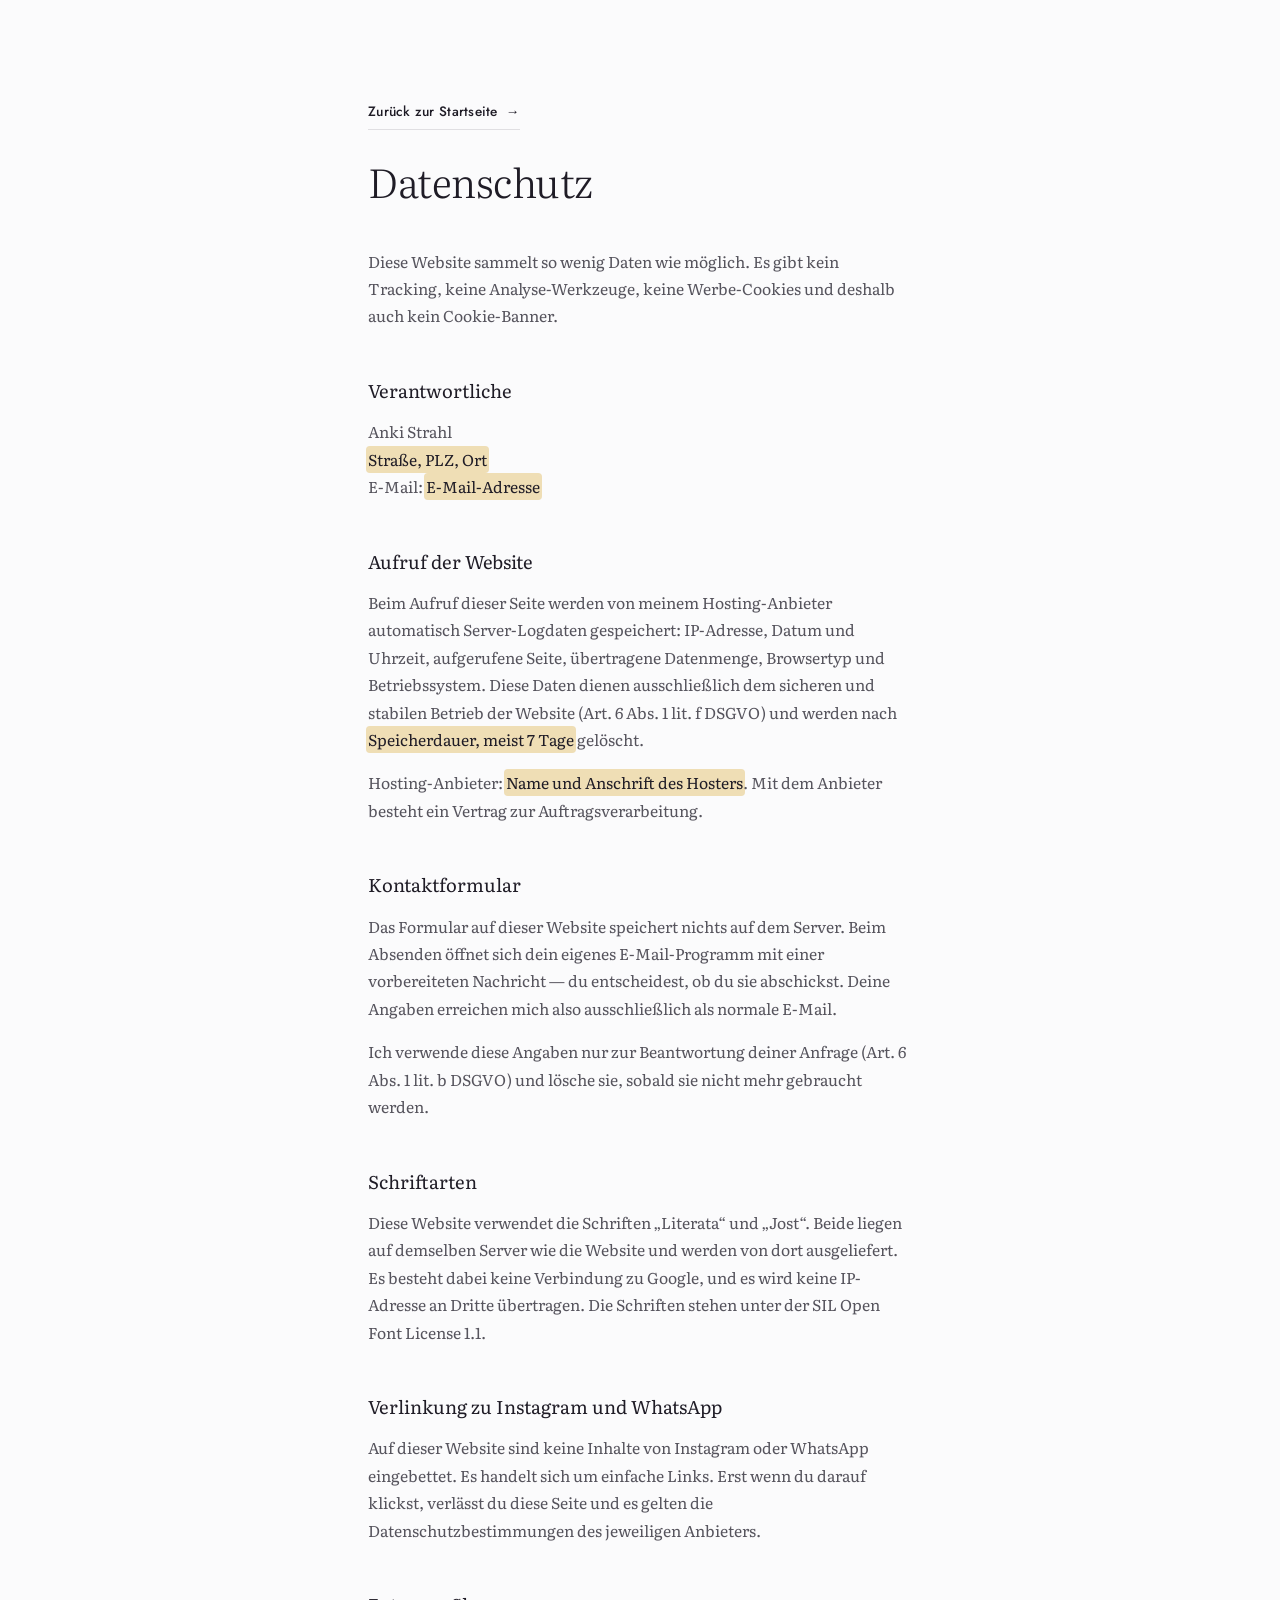
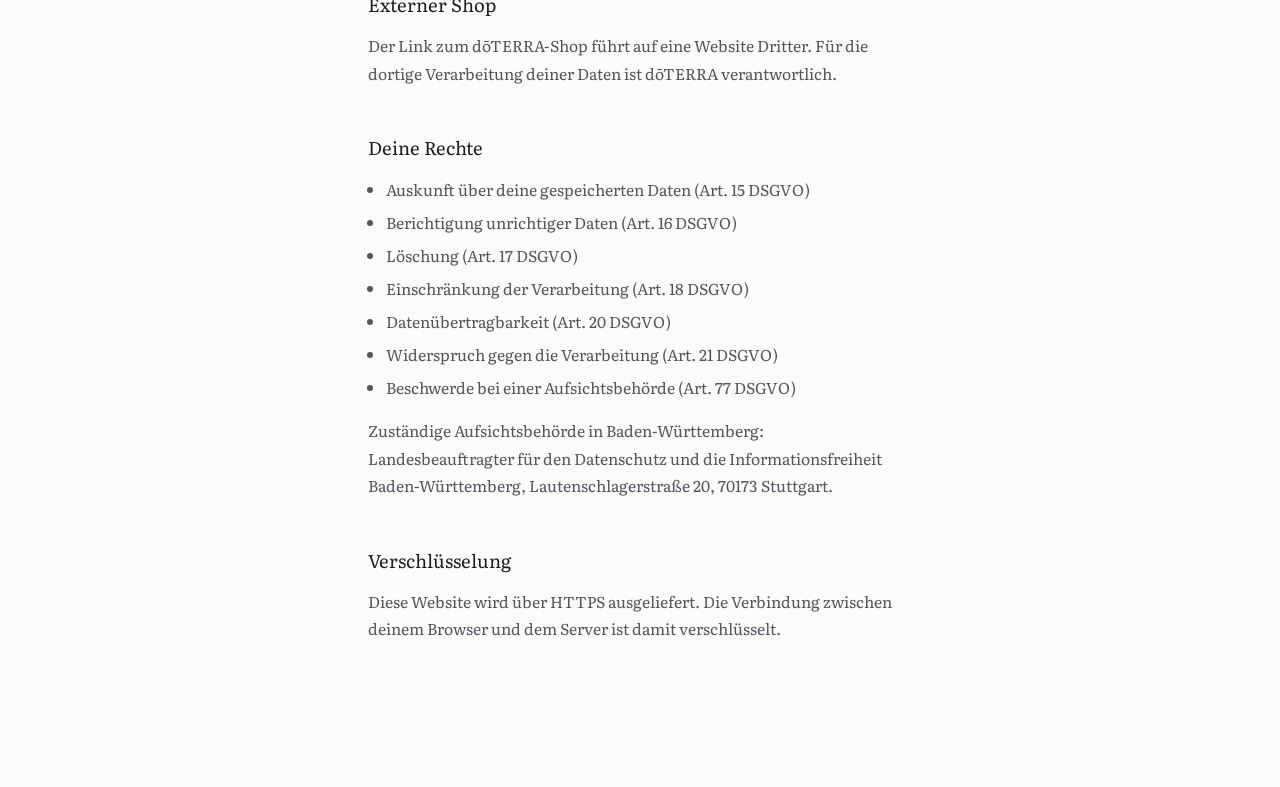
==== commit a3dfa1ae: "Schriften selbst hosten, Menue-Kreuz richtigstellen Literata und Jost kamen bei jedem Besuch von fon" ====
--- a/datenschutz.html
+++ b/datenschutz.html
@@ -6,9 +6,7 @@
 <title>Datenschutzerklärung — Anki Strahl</title>
 <meta name="robots" content="noindex">
 <meta name="theme-color" content="#fbfafc">
-<link rel="preconnect" href="https://fonts.googleapis.com">
-<link rel="preconnect" href="https://fonts.gstatic.com" crossorigin>
-<link rel="stylesheet" href="https://fonts.googleapis.com/css2?family=Jost:wght@300..600&family=Literata:ital,opsz,wght@0,7..72,200..600;1,7..72,200..500&display=swap">
+<link rel="stylesheet" href="assets/css/fonts.css">
 <link rel="stylesheet" href="assets/css/style.css">
 </head>
 <body>
@@ -61,14 +59,10 @@
 
   <h2>Schriftarten</h2>
   <p>
-    Diese Website lädt die Schriften „Literata“ und „Jost“ von Google Fonts.
-    Dabei wird deine IP-Adresse an Google übertragen (Google Ireland Limited, Gordon House,
-    Barrow Street, Dublin 4, Irland). Rechtsgrundlage ist Art. 6 Abs. 1 lit. f DSGVO.
-  </p>
-  <p>
-    <span class="todo">Empfehlung</span> Die beiden Schriften lassen sich lokal auf dem eigenen
-    Server ablegen. Dann entfällt diese Übertragung komplett und dieser Abschnitt kann gestrichen
-    werden.
+    Diese Website verwendet die Schriften „Literata“ und „Jost“. Beide liegen auf demselben
+    Server wie die Website und werden von dort ausgeliefert. Es besteht dabei keine Verbindung
+    zu Google, und es wird keine IP-Adresse an Dritte übertragen. Die Schriften stehen unter
+    der SIL Open Font License 1.1.
   </p>
 
   <h2>Verlinkung zu Instagram und WhatsApp</h2>
--- a/assets/css/fonts.css
+++ b/assets/css/fonts.css
@@ -0,0 +1,32 @@
+/* Diese Datei wird erzeugt — nicht von Hand ändern.
+   Quelle: tools/build-fonts.py, dort steht auch die Begründung.
+
+   font-display: swap heißt: bis die Schrift geladen ist, zeigt der Browser
+   die Ersatzschrift aus --font-serif bzw. --font-sans. Ein kurzer Sprung ist
+   besser als ein leerer Bildschirm.
+
+   Lizenz: SIL Open Font License 1.1, siehe assets/fonts/OFL.txt. */
+
+@font-face {
+  font-family: 'Literata';
+  font-style: normal;
+  font-weight: 200 600;
+  font-display: swap;
+  src: url('../fonts/literata.woff2') format('woff2');
+}
+
+@font-face {
+  font-family: 'Literata';
+  font-style: italic;
+  font-weight: 200 500;
+  font-display: swap;
+  src: url('../fonts/literata-italic.woff2') format('woff2');
+}
+
+@font-face {
+  font-family: 'Jost';
+  font-style: normal;
+  font-weight: 300 600;
+  font-display: swap;
+  src: url('../fonts/jost.woff2') format('woff2');
+}
--- a/assets/css/style.css
+++ b/assets/css/style.css
@@ -56,7 +56,15 @@
   --font-serif: Literata, Georgia, "Times New Roman", serif;
   --font-sans:  Jost, "Helvetica Neue", Arial, sans-serif;
 
-  --step-hero:  clamp(2.6rem, 7.4vw, 5.5rem);
+  /* Die Hero-Headline sind zwei gleich gebaute Sätze. Die Parallele wirkt
+     nur, wenn beide gleich umbrechen — deshalb ist die Stufe so gewählt,
+     dass ab Tablet je ein Satz auf eine Zeile passt.
+     Die Untergrenze liegt bei 1,75rem statt 2rem: bei 32 px blieb am Telefon
+     von beiden Sätzen je ein letztes Wort allein auf einer Zeile — „man
+     sieht." und „spürt." standen als Waisen da, vier Zeilen für zwei Sätze.
+     Bei 28 px passt der zweite Satz auf eine Zeile und der erste bricht
+     sauber in der Mitte. */
+  --step-hero:  clamp(1.75rem, 4.6vw, 3.6rem);
   --step-said:  clamp(1.6rem, 3.2vw, 2.5rem);
   --step-h3:    clamp(1.2rem, 1.9vw, 1.5rem);
   --step-lead:  clamp(1.08rem, 0.98rem + 0.45vw, 1.28rem);
@@ -160,6 +168,15 @@
 h1, h2, h3, p, figure, figcaption, blockquote, dl, dd { margin: 0; }
 ul, ol { margin: 0; padding: 0; }
 img, svg { display: block; max-width: 100%; }
+
+/* Jedes Foto steckt in einem <picture>, das dem Browser AVIF anbietet und
+   das JPEG als Rückfalloption behält. Diese Hülle soll im Layout nicht
+   existieren: mit display:contents erzeugt sie keine eigene Box, das <img>
+   steht weiterhin genau dort, wo vorher das <img> stand. Ohne diese Zeile
+   müsste jede Regel wie „.shot img" oder „.light__media img" eine zweite
+   für die Hülle bekommen, und Grid- wie Flex-Kinder wären plötzlich das
+   <picture> statt das Bild. */
+picture { display: contents; }
 button { font: inherit; color: inherit; cursor: pointer; background: none; border: 0; padding: 0; }
 table { border-collapse: collapse; }
 
@@ -281,24 +298,32 @@
    jedes Mal mit einer anderen Aufgabe. */
 
 .sun { height: auto; overflow: visible; }
+/* Kein vector-effect: non-scaling-stroke. Es hält zwar die Strichstärke über
+   alle Größen gleich, macht aber die Zeichen-Animation kaputt: Chrome misst
+   das Strichmuster dann im Geräteraum, während pathLength="1" im Nutzerraum
+   normiert. Aus dem einen wachsenden Strich werden dadurch ein Dutzend
+   winziger Striche — die Sonne baut sich gesprenkelt auf und steht erst am
+   Ende richtig da. Deshalb Strichstärken in Nutzereinheiten, pro Sonne so
+   gewählt, dass sie gerendert wieder auf ihrem alten Wert landen. */
 .sun path {
   fill: none;
   stroke: currentColor;
   stroke-linecap: round;
-  vector-effect: non-scaling-stroke;
-}
-
-/* (a) In der Leiste ist die Sonne die Leseanzeige. Sie steht immer
-       vollständig da — ein Logo, dem Strahlen fehlen, sieht kaputt aus.
-       Der Fortschritt ist deshalb Licht: oben glimmen die Strahlen nur,
-       unten stehen sie hell. --sun kommt aus dem Scrollen, --t ist die
-       Schwelle, ab der ein Strahlenpaar aufleuchtet. */
-.sun--progress { width: clamp(68px, 6.2vw, 78px); display: block; }
-.sun--progress path { stroke-width: 1.15px; }
-.js .sun--progress .sun__rays path {
-  opacity: clamp(0.24, calc((var(--sun, 0) - var(--t)) * 6 + 0.24), 1);
-  transition: opacity 450ms var(--ease-soft);
-}
+}
+
+/* (a) In der Leiste ist die Sonne einfach ihr Logo. Alle Striche haben
+       dieselbe Stärke und dieselbe Deckung — sobald einzelne Strahlen heller
+       oder dunkler sind, liest man das als unterschiedlich dick. */
+/* Breite so gewählt, dass der offene Strich ungefähr auf der Länge des
+   Schriftzugs endet. Kein Prozentwert: ein SVG ohne feste Breite bläht sonst
+   die Rasterspalte auf ihre Standardgröße von 300 px auf. */
+.sun--progress { width: clamp(96px, 8.6vw, 108px); display: block; }
+.sun--progress path { stroke-width: 1.22; opacity: 0.9; }
+/* Dunkle Haarlinien auf Weiß wirken kräftiger als helle auf Schwarz, obwohl
+   sie gleich breit sind. In der hellen Leiste deshalb minimal dünner, damit
+   das Logo beim Scrollen nicht plötzlich fetter aussieht. */
+.nav.is-stuck .sun--progress path,
+.nav.is-panel .sun--progress path { stroke-width: 1; }
 
 /* (b) Im Hero geht die Sonne auf, während man ankommt.
        Erst der Horizont, dann die Strahlen von innen nach außen. */
@@ -307,7 +332,7 @@
   margin-bottom: clamp(1.5rem, 3.5vw, 2.5rem);
   color: oklch(1 0 0 / 0.88);
 }
-.sun--hero path { stroke-width: 1.4px; }
+.sun--hero path { stroke-width: 0.98; }
 .js .sun--hero path { stroke-dasharray: 1; stroke-dashoffset: 1; }
 .js .hero.is-ready .sun--hero .sun__horizon path {
   stroke-dashoffset: 0;
@@ -337,7 +362,7 @@
   max-width: 100%;
   color: var(--accent);
 }
-.sun--line path { stroke-width: 1px; }
+.sun--line path { stroke-width: 0.94; }
 
 /* Derselbe Ablauf wie im Hero: erst laufen die zwei Strahlen aus der Lücke
    nach außen, dann geht die Sonne darüber auf. */
@@ -364,7 +389,7 @@
   margin-inline: auto;
   color: var(--accent);
 }
-.sun--closing path { stroke-width: 1.2px; }
+.sun--closing path { stroke-width: 0.8; }
 .js .sun--closing path { stroke-dasharray: 1; stroke-dashoffset: 1; }
 .js .sun--closing.is-in .sun__horizon path {
   stroke-dashoffset: 0;
@@ -376,13 +401,14 @@
   transition-delay: calc(450ms + var(--d, 0ms));
 }
 
-/* (e) Im Footer steht sie voll. Angekommen. */
+/* (e) Im Footer steht dasselbe Logo wie in der Leiste, nur größer. Gleiche
+       Zeichnung, gleiche Strichstärke, gleiche Deckung — sonst hat die Seite
+       zwei Logos statt einem. */
 .sun--footer {
-  width: clamp(88px, 10vw, 116px);
-  margin-bottom: 1.25rem;
-  color: var(--fg-muted);
-}
-.sun--footer path { stroke-width: 1.1px; }
+  width: clamp(108px, 12vw, 132px);
+  color: var(--fg);
+}
+.sun--footer path { stroke-width: 1; opacity: 0.9; }
 
 /* ---------- 5 · BILDER ----------
    Bilder gehen auf wie die Sonne: von unten herein, während das Motiv
@@ -462,18 +488,18 @@
   text-decoration: none; margin-right: auto;
   color: var(--fg-strong);
 }
-/* Die Linie ist so breit wie der Schriftzug, weil sie in der Rasterspalte
-   auf 100 % geht — die Sonne steht schmaler mittig darüber. */
-.nav__mark-rule {
-  width: 100%; height: 1px;
-  background: currentColor; opacity: 0.3;
-}
+/* Die Sonne darüber ist eine Haarlinie. Der Schriftzug muss dieselbe
+   Strichstärke haben, sonst wirkt er wie draufgeklebt: leichtester Schnitt,
+   weite Laufweite, und nicht das kräftigste Weiß. */
+/* Der Schriftzug sitzt dicht unter dem offenen Strich, fast angeschnitten.
+   Mit Abstand liest man zwei Dinge untereinander, ohne Abstand ein Logo.
+   Die 2 px negativ holen die Unterlänge des SVG-Randes wieder rein. */
 .nav__mark-word {
-  margin-top: 0.28rem;
+  margin-top: -2px;
   font-family: var(--font-sans);
-  font-size: 0.72rem; font-weight: 400; letter-spacing: 0.005em;
+  font-size: 0.66rem; font-weight: 300; letter-spacing: 0.07em;
   white-space: nowrap;
-  color: var(--fg-strong);
+  color: var(--fg);
 }
 
 .nav__links { display: none; gap: clamp(1.25rem, 2.5vw, 2rem); }
@@ -512,10 +538,16 @@
   height: 1px; background: currentColor;
   transition: transform var(--dur-state) var(--ease);
 }
-.nav__toggle[aria-expanded="true"] .nav__toggle-bars i:first-child { transform: translateY(2.5px) rotate(6deg); }
-.nav__toggle[aria-expanded="true"] .nav__toggle-bars i:last-child  { transform: translateY(-2.5px) rotate(-6deg); }
-
-@media (max-width: 30rem) { .nav__mark-word { font-size: 0.72rem; } }
+/* Im offenen Zustand wird aus den zwei Strichen ein Kreuz. Die 2.5px sind
+   nicht geraten: die Striche sind 1px hoch mit 4px Abstand, ihre Mitten
+   liegen also genau 2.5px über und unter der Mitte des Stapels. Verschoben
+   decken sie sich exakt, erst dadurch ergibt die Drehung ein sauberes X.
+   Vorher standen hier 6° — viel zu wenig, um als Schließen gelesen zu
+   werden; das sah nach einem verrutschten Menü-Symbol aus. */
+.nav__toggle[aria-expanded="true"] .nav__toggle-bars i:first-child { transform: translateY(2.5px) rotate(45deg); }
+.nav__toggle[aria-expanded="true"] .nav__toggle-bars i:last-child  { transform: translateY(-2.5px) rotate(-45deg); }
+
+@media (max-width: 30rem) { .nav__mark-word { font-size: 0.64rem; letter-spacing: 0.055em; } }
 @media (min-width: 64rem) {
   .nav__links, .nav__cta { display: flex; }
   .nav__toggle { display: none; }
@@ -551,7 +583,6 @@
   transition: opacity 500ms var(--ease), transform 500ms var(--ease);
   transition-delay: calc(60ms + var(--i, 0) * 45ms);
 }
-.nav-panel__cta { align-self: flex-start; }
 
 /* ---------- 7 · HERO ---------- */
 
@@ -614,15 +645,36 @@
   line-height: 1.02;
   letter-spacing: -0.03em;
   color: var(--fg-strong);
-  max-width: 11em;
-}
-
+  /* Weit genug, dass jeder der beiden Sätze auf seiner Zeile bleibt. Der
+     Umbruch dazwischen steht im Markup, nicht im Zufall des Umbruchs.
+     Am Telefon greift die Spaltenbreite und beide brechen zweizeilig um —
+     dann aber beide gleich, weil sie fast gleich lang sind. */
+  max-width: 18em;
+  /* Wo doch umgebrochen wird, sollen die Zeilen gleich lang sein statt die
+     letzte fast leer zu lassen. */
+  text-wrap: balance;
+}
+
+/* Zwei große Zeilen vertragen einen engen Durchschuss. Drei umgebrochene am
+   Telefon nicht mehr — dort stehen die Zeilen sonst aufeinander. */
+@media (max-width: 38rem) {
+  .hero__said { line-height: 1.12; }
+}
+/* Auf den schmalsten Geräten passt „Es ist das, was man spürt." bei 28 px nicht
+   mehr auf eine Zeile und „spürt." steht wieder allein. Zwei Punkt kleiner, und
+   der Satz bleibt zusammen. */
+@media (max-width: 22rem) {
+  .hero__said { font-size: 1.55rem; }
+}
+
+/* Drei Wörter, kein Satz. Kursiv gesetzt läse sich das wie ein Nachsatz zur
+   Headline; gesperrt und in der Grotesk steht es darunter wie eine Signatur. */
 .hero__after {
-  max-width: 26em;
-  margin-top: clamp(1.25rem, 2.5vw, 1.75rem);
-  font-size: var(--step-lead);
-  font-style: italic;
+  margin-top: clamp(1.5rem, 3vw, 2rem);
+  font-family: var(--font-sans);
+  font-size: clamp(0.76rem, 1.3vw, 0.92rem);
   font-weight: 300;
+  letter-spacing: 0.3em;
   color: var(--fg);
 }
 
@@ -760,9 +812,8 @@
   .story__col--mid { padding-left: 8%; }
 }
 
-/* Der Schluss ihrer Geschichte kommt ohne Bild aus. */
-.story__close { max-width: var(--measure); display: grid; gap: 1.15rem; }
-
+/* Ihr eigener Satz schließt die Geschichte — der einzige farbige in dieser
+   Sektion, und deshalb steht er allein. */
 .story__motto {
   margin-top: clamp(1.25rem, 3vw, 2rem);
   font-size: clamp(1.25rem, 2.6vw, 1.7rem);
@@ -796,47 +847,23 @@
 /* ---------- 11 · DAS LICHT ----------
    Ein Bild, das langsamer läuft als die Seite. Hier wird es hell. */
 
+/* Die Sektion übernimmt das Seitenverhältnis der Aufnahme (1600 × 1066).
+   Dadurch ist das Bild vollständig zu sehen, auf jeder Breite, statt oben
+   und unten beschnitten zu werden. Auf dem Handy läuft es randlos über die
+   ganze Breite mit. */
 .light {
   position: relative; z-index: var(--z-raised);
   overflow: clip;
   background: var(--night);
-  min-height: clamp(22rem, 66vh, 40rem);
-  display: grid; align-items: end;
-}
-.light__media { position: absolute; inset: -14% 0; }
+  aspect-ratio: 1600 / 1066;
+}
+/* Kein Verlauf mehr über dem Foto: der war nur da, damit die Zeile darauf
+   lesbar blieb. Ohne Zeile verdunkelt er das Bild grundlos — und dieses
+   Bild ist der Moment, in dem die Seite hell wird. */
+.light__media { position: absolute; inset: 0; }
 .light__media img {
   width: 100%; height: 100%;
   object-fit: cover;
-  will-change: transform;
-}
-.light__media::after {
-  content: "";
-  position: absolute; inset: 0;
-  background: linear-gradient(to top,
-    oklch(0.15 0.026 300 / 0.62) 0%,
-    oklch(0.15 0.026 300 / 0.08) 48%,
-    transparent 70%);
-}
-/* Auf dem Handy ist das Bild sonst hochkant beschnitten und schneidet ihr
-   die Füße ab. 4/3 statt 66vh heißt: fast der ganze Querformat-Ausschnitt
-   steht drin, sie ist komplett zu sehen. Die Reserve für den Parallax
-   schrumpft entsprechend mit — sonst wäre der Gewinn wieder weg. */
-@media (max-width: 48rem) {
-  .light { min-height: 0; aspect-ratio: 4 / 3; }
-  .light__media { inset: -7% 0; }
-}
-
-.light__line {
-  position: relative; z-index: var(--z-raised);
-  width: 100%;
-  max-width: var(--shell-out);
-  margin-inline: auto;
-  padding: 0 var(--gutter) clamp(2.5rem, 6vw, 4.5rem);
-  font-size: clamp(1.45rem, 3.6vw, 2.6rem);
-  font-weight: 200;
-  line-height: 1.15;
-  letter-spacing: -0.022em;
-  color: var(--paper);
 }
 
 /* ---------- 12 · WAS ICH MACHE ---------- */
@@ -873,20 +900,44 @@
 }
 
 .way__text { max-width: var(--measure); }
-
-.way__tags {
-  display: flex; flex-wrap: wrap; gap: 0.4rem;
-  list-style: none;
-  margin: 1.5rem 0;
-}
-/* Gefüllte Chips statt umrandeter Pillen: weniger Linien auf der Seite. */
-.way__tags li {
+/* Zwei Absätze hintereinander brauchen eine Lücke, sonst laufen sie zu einem
+   Block zusammen. */
+.way__text + .way__text { margin-top: 0.9rem; }
+
+/* Ein Satz, der den Titel erklärt, bevor der Absatz erklärt, wie es geht.
+   Etwas größer als der Fließtext und in der Farbe der Überschriften — sonst
+   liest er sich wie die erste Zeile des Absatzes darunter. */
+.way__lead {
+  max-width: var(--measure);
+  margin-bottom: 0.9rem;
+  font-size: var(--step-lead);
+  color: var(--fg-strong);
+}
+
+/* Die Zeile über dem Titel sagt in drei Wörtern, um welche Art Angebot es
+   geht. Ohne sie muss man den ganzen Absatz lesen, um das zu wissen. */
+.way__kicker {
   font-family: var(--font-sans);
-  font-size: 0.78rem; letter-spacing: 0.02em;
-  color: var(--fg);
-  padding: 0.4rem 0.85rem;
-  background: var(--surface);
-  border-radius: 999px;
+  font-size: 0.7rem; letter-spacing: 0.16em; text-transform: uppercase;
+  color: var(--fg-muted);
+  margin-bottom: 0.6rem;
+}
+
+/* Wann, wo, wie viele. Fakten in einer Zeile, gleiche Form wie bei den
+   Formaten weiter unten. */
+.way__meta {
+  margin-top: 1.1rem;
+  max-width: var(--measure);
+  font-family: var(--font-sans);
+  font-size: 0.82rem;
+  line-height: 1.6;
+  color: var(--fg-muted);
+}
+
+.way__actions {
+  margin-top: 1.6rem;
+  display: flex; flex-wrap: wrap; align-items: center;
+  gap: 1rem 1.5rem;
 }
 
 /* ---------- 13 · KURSPLAN ---------- */
@@ -899,7 +950,49 @@
   background: var(--paper);
 }
 .schedule > * { width: 100%; max-width: var(--shell); margin-inline: auto; }
-.schedule .said { margin-bottom: clamp(2.5rem, 5vw, 3.5rem); }
+
+/* Der Kopf steht in zwei Spalten. Die linke ist genau so breit wie der Text
+   lesbar bleibt, die rechte schließt direkt daran an — wäre die linke Spalte
+   1fr und der Text darin auf Lesebreite gedeckelt, stünden zwischen Absatz und
+   den drei Wörtern über 400 px Nichts. Das wäre kein Abstand mehr, das wäre
+   ein Loch. */
+.schedule__head {
+  margin-bottom: clamp(3rem, 6vw, 4.5rem);
+  display: grid;
+  gap: clamp(2.25rem, 5vw, 3.5rem);
+}
+@media (min-width: 60rem) {
+  .schedule__head {
+    grid-template-columns: minmax(0, var(--measure)) minmax(0, max-content);
+    justify-content: start;
+    /* Die drei Wörter enden auf derselben Linie wie der Absatz daneben. Oben
+       bündig würden sie unter der Überschrift schweben; unten bündig bilden
+       beide Spalten einen gemeinsamen Boden. */
+    align-items: end;
+  }
+}
+
+.schedule__intro {
+  max-width: var(--measure);
+  display: grid;
+  gap: 0.9rem;
+}
+/* Zwischen Überschrift und Einleitung reicht ein Absatzabstand — der große
+   Abstand sitzt erst zwischen Kopf und Terminen. */
+.schedule__intro .said { margin-bottom: clamp(0.4rem, 1vw, 0.75rem); }
+
+/* Ihre drei Wörter, jedes auf einer eigenen Zeile. Untereinander liest man sie
+   als drei Schritte; in einer Zeile wären sie ein Absatz, der mitläuft.
+   Gesetzt wie „Create the life you love." am Ende der Geschichte: kursiv, in
+   Violett, größer als der Absatz daneben. */
+.schedule__triad {
+  font-family: var(--font-serif);
+  font-size: clamp(1.25rem, 2.6vw, 1.7rem);
+  font-style: italic;
+  font-weight: 300;
+  line-height: 1.32;
+  color: var(--accent);
+}
 
 /* Drei Karten statt einer Tabelle: kein Kopfzeilen-Raster, kein seitliches
    Scrollen, keine Umbau-Regeln fürs Handy. Die Sektion steht auf Weiß, die
@@ -914,37 +1007,64 @@
   .schedule__list { grid-template-columns: repeat(3, minmax(0, 1fr)); }
 }
 
-/* Das Gelb kommt hier nur als Papierton, nicht als Farbe: 22 % Sonnenlicht
-   in Weiß. Damit bleibt die Öle-Sektion der einzige Ort, an dem Gelb wirklich
-   Fläche ist — hier ist es die Wärme des Morgenlichts auf dem Kursplan.
-   Mehr als ein Viertel und die Karten fangen an, um Aufmerksamkeit zu rufen. */
+/* Eine ruhige Fläche statt eines leeren Rahmens. Der Umriss allein ließ die
+   Karten wie Platzhalter aussehen; ein gelber Papierton wiederum war ein
+   Vorgriff auf die Öle-Sektion, an einer Stelle, an der die Seite noch nicht
+   farbig ist. Bleibt der Papierton der Seite selbst, eine Spur dunkler. */
 .course {
   position: relative;
-  display: grid; align-content: start;
-  gap: 0.35rem;
-  padding: clamp(1.5rem, 2.6vw, 2.15rem);
-  background: var(--sun-wash);
+  display: flex; flex-direction: column;
+  align-items: flex-start;
+  padding: clamp(1.6rem, 2.6vw, 2.15rem);
+  background: var(--surface);
   border-radius: var(--r-card);
-}
-
-/* Tag und Uhrzeit stehen zusammen in einer Zeile — das ist die Information,
-   nach der man eine Kursliste überfliegt. Der Punkt dazwischen ist gesetzt,
-   nicht getippt, damit er auch bei Umbruch nicht allein stehen bleibt. */
-.course__when {
-  display: flex; flex-wrap: wrap; align-items: baseline; gap: 0.5rem;
+  overflow: clip;
+  transition: background var(--dur-state) var(--ease-soft),
+              transform var(--dur-state) var(--ease);
+}
+/* Ein Strich, der beim Überfahren über die Oberkante läuft — dieselbe
+   Bewegung wie bei der Sonne, nur klein. Er liegt in der Kante der Karte,
+   nicht davor, deshalb schneidet overflow: clip ihn an den Radien ab. */
+.course::before {
+  content: "";
+  position: absolute; inset-inline: 0; top: 0;
+  height: 1px;
+  background: var(--accent);
+  transform: scaleX(0);
+  transform-origin: left;
+  transition: transform 620ms var(--ease);
+}
+@media (hover: hover) and (pointer: fine) {
+  .course:hover {
+    background: color-mix(in oklch, var(--accent) 5%, var(--surface));
+    transform: translateY(-2px);
+  }
+  .course:hover::before { transform: scaleX(1); }
+}
+/* Der Fokusring gehört um die ganze Karte, nicht um die drei Wörter unten —
+   angeklickt wird die Karte. */
+.course:has(.course__cta:focus-visible) {
+  outline: 2px solid var(--accent);
+  outline-offset: 3px;
+}
+
+/* Der Wochentag ist das erste, wonach man sucht: Passt der Abend überhaupt?
+   Deshalb steht er oben, klein und gesperrt wie ein Schild. */
+.course__day {
   font-family: var(--font-sans);
-  font-size: 0.92rem;
-  font-variant-numeric: tabular-nums;
-  letter-spacing: 0.01em;
-  color: var(--fg-strong);
-}
-.course__day::after {
+  font-size: 0.7rem; font-weight: 500;
+  letter-spacing: 0.16em; text-transform: uppercase;
+  color: var(--fg-muted);
+}
+/* "ab Oktober" hängt sich an den Tag, statt eine vierte Zeile aufzumachen.
+   Der Punkt davor ist gesetzt, nicht getippt. */
+.course__note::before {
   content: "\00B7";
-  margin-left: 0.5rem;
-  color: var(--fg-muted);
+  margin: 0 0.45em;
 }
 
 .course__what {
+  margin-top: 0.65rem;
   font-family: var(--font-serif);
   font-size: var(--step-h3);
   font-weight: 400;
@@ -952,15 +1072,49 @@
   line-height: 1.2;
   color: var(--fg-strong);
 }
-.course__where {
+/* Die Uhrzeit ist die zweite Frage und darf deshalb kräftiger stehen als ein
+   Nebensatz. Tabellenziffern, damit die drei Zeiten untereinander fluchten. */
+.course__when {
+  margin-top: 0.3rem;
   font-family: var(--font-sans);
-  font-size: 0.88rem;
-  color: var(--fg-muted);
-}
-
-/* Der Knopf sitzt immer unten, auch wenn die Karte daneben zwei Zeilen
-   mehr Titel hat. margin-top: auto braucht dafür eine Zeile, die wächst. */
-.course__cta { margin-top: clamp(1.1rem, 2.2vw, 1.6rem); justify-self: start; }
+  font-size: 0.98rem;
+  font-variant-numeric: tabular-nums;
+  letter-spacing: 0.01em;
+  color: var(--fg);
+}
+
+/* Fester Abstand statt margin-top: auto. Alle drei Karten sind gleich gebaut,
+   also brauchen sie niemanden, der den Knopf nach unten drückt — das erzeugte
+   nur ein Loch in der Mitte. */
+.course__cta {
+  margin-top: clamp(1.5rem, 2.8vw, 2rem);
+  display: inline-flex; align-items: center; gap: 0.5rem;
+  padding: 0;
+  font-family: var(--font-sans);
+  font-size: 0.8rem; font-weight: 500; letter-spacing: 0.02em;
+  color: var(--fg-strong);
+  background: none; border: 0;
+  cursor: pointer;
+  transition: color var(--dur-state) var(--ease-soft);
+}
+.course__cta::before {
+  content: "\2192";
+  order: 2;
+  transition: transform var(--dur-state) var(--ease);
+}
+/* Die ganze Karte ist die Tür. Der Knopf legt sich unsichtbar darüber, damit
+   auch der Ort und die Uhrzeit anklickbar sind — und trotzdem genau ein
+   Bedienelement in der Tastaturreihenfolge steht. */
+.course__cta::after {
+  content: "";
+  position: absolute; inset: 0;
+  border-radius: inherit;
+}
+@media (hover: hover) and (pointer: fine) {
+  .course:hover .course__cta { color: var(--accent); }
+  .course:hover .course__cta::before { transform: translateX(4px); }
+}
+.course__cta:focus-visible { outline: none; }
 
 .schedule__foot {
   /* Die Box behält die Breite der Tabelle, damit beide auf derselben Kante
@@ -1118,6 +1272,10 @@
   font-size: var(--step-lead);
   line-height: 1.55;
 }
+/* Zwischen zwei Absätzen weniger Luft als zwischen Überschrift und Absatz —
+   sonst stehen beide gleich weit von allem entfernt und die Überschrift
+   verliert ihren Bezug zum ersten Absatz. */
+.oils__lead + .oils__lead { margin-top: 0.9rem; }
 
 /* Bild und die drei Öle. align-items: center, weil die Liste kürzer ist als
    das Bild und mit end sonst ein Loch entsteht. */
@@ -1166,14 +1324,19 @@
 .oil__use { font-size: 0.94rem; line-height: 1.55; color: var(--fg); }
 
 .oils__how-body { display: grid; max-width: var(--measure); }
+/* Der Satz war einmal sieben Wörter lang und durfte deshalb fast so groß
+   stehen wie eine Überschrift. Jetzt sind es über vierzig — in Anzeigengröße
+   wären das fünf sehr dicke Zeilen, die der Überschrift der Sektion die Stimme
+   nehmen. Eine Stufe kleiner, dafür mit dem Durchschuss von Fließtext: immer
+   noch deutlich größer als alles andere in diesem Block, aber lesbar als Satz
+   statt als Plakat. */
 .oils__said {
-  font-size: clamp(1.3rem, 2.6vw, 1.9rem);
-  font-weight: 200;
-  line-height: 1.22;
-  letter-spacing: -0.02em;
-  color: var(--fg-strong);
-}
-.oils__note { margin-top: 0.9rem; }
+  font-size: clamp(1.15rem, 1.8vw, 1.45rem);
+  font-weight: 300;
+  line-height: 1.4;
+  letter-spacing: -0.012em;
+  color: var(--fg-strong);
+}
 
 /* Drei Karten über die volle Breite, nicht drei Zeilen unter einer Textspalte.
    Heller als der gelbe Grund — die Öl-Kacheln darüber sind dunkler als der
@@ -1202,9 +1365,23 @@
 }
 .step__text { font-size: 0.94rem; line-height: 1.55; color: var(--fg); }
 
+/* Am Telefon untereinander. Nebeneinander blieb für „Zum dōTERRA Shop" eine
+   halbe Spalte übrig, die Beschriftung brach zweizeilig um und der Knopf sah
+   neben dem einzeiligen daneben kaputt aus. */
 .oils__actions {
-  display: flex; flex-wrap: wrap; gap: 0.75rem;
+  display: grid;
+  gap: 0.6rem;
   margin-top: clamp(2rem, 3.5vw, 2.75rem);
+}
+@media (min-width: 30rem) {
+  .oils__actions { grid-template-columns: repeat(2, minmax(0, 1fr)); }
+}
+/* Schmale Spalten vertragen die volle Innenbreite der Knöpfe nicht. */
+.oils__actions .btn { padding-inline: 1rem; text-align: center; }
+
+@media (min-width: 40rem) {
+  .oils__actions { grid-template-columns: repeat(2, max-content); gap: 0.75rem; }
+  .oils__actions .btn { padding-inline: 1.5rem; }
 }
 
 /* ---------- 17 · DER SCHLUSS ----------
@@ -1267,7 +1444,7 @@
 .funnel[open] { animation: funnel-in 420ms var(--ease) both; }
 .funnel[open]::backdrop { animation: funnel-veil 320ms var(--ease-soft) both; }
 
-.funnel__sheet { position: relative; padding: clamp(1.75rem, 5vw, 2.75rem); }
+.funnel__sheet { position: relative; padding: clamp(1.5rem, 4vw, 2.25rem); }
 
 .funnel__close {
   position: absolute; top: 0.4rem; right: 0.4rem;
@@ -1282,13 +1459,89 @@
   fill: none; stroke: currentColor; stroke-width: 1.3; stroke-linecap: round;
 }
 
-.funnel__step {
-  font-family: var(--font-sans);
-  font-size: 0.68rem; letter-spacing: 0.16em; text-transform: uppercase;
-  color: var(--fg-muted);
-}
+/* Der Fortschritt ist die Sonne selbst. Sie steht links oben, wo vorher der
+   Zähler stand, und wächst am Ende in die Mitte des Blattes.
+
+   Bewegt wird über width und left, nicht über scale: eine skalierte Ebene
+   rastert der Browser einmal fest und gibt die Haarlinien stufig zurück.
+   left: 50% verschiebt um die halbe Blattbreite, translateX(-50%) um die
+   halbe Eigenbreite — zusammen ergibt das die Mitte, und beide Werte lassen
+   sich weich überblenden. */
+.funnel__progress {
+  position: relative;
+  left: 0;
+  width: var(--sun-w, 82px);
+  margin-bottom: 0.35rem;
+  transform: translateX(0);
+  color: var(--accent);
+  transition: width 760ms var(--ease),
+              left 760ms var(--ease),
+              transform 760ms var(--ease),
+              margin-bottom 760ms var(--ease);
+}
+/* Diese Sonne wächst von 82 auf 144 px. In Nutzereinheiten würde der Strich
+   dabei mitwachsen, also läuft er in derselben Zeit gegen — gerendert bleibt
+   er über die ganze Bewegung bei 1,3 px. */
+.funnel__progress path {
+  stroke-width: 1.9;
+  transition: stroke-width 760ms var(--ease);
+}
+.funnel__sheet.is-done .funnel__progress path { stroke-width: 1.08; }
+
+/* Die Strahlen kommen schrittweise dazu, von innen nach außen. Zusätzlich zum
+   Zeichnen eine Blende, sonst setzt jeder Strahl mit einer harten Spitze ein.
+   Die Strichstärke steht hier noch einmal, obwohl sie oben schon überblendet
+   wird: dieses Kürzel ersetzt die Regel darüber vollständig. Ohne die Zeile
+   springt der Strich der Strahlen sofort auf den kleinen Wert, während die
+   Sonne erst noch wächst — sie würde beim Aufgehen kurz ausfransen. Die
+   Verzögerung steht pro Eintrag statt in transition-delay, sonst käme die
+   Strichstärke bei den äußeren Strahlen 210 ms zu spät. */
+.js .funnel__progress .sun__rays path {
+  stroke-dasharray: 1; stroke-dashoffset: 1;
+  opacity: 0;
+  transition: stroke-dashoffset 700ms var(--ease-soft) var(--d, 0ms),
+              opacity 480ms var(--ease-soft) var(--d, 0ms),
+              stroke-width 760ms var(--ease);
+}
+/* Schritt 1: nur der Horizont — zwei Striche, die Sonne steht noch darunter.
+   Schritt 2: der Fächer geht auf, licht besetzt, aber über die ganze Breite.
+   Schritt 3: die Lücken füllen sich, die Sonne steht ganz da. */
+.js .funnel__progress[data-step="2"] .ra,
+.js .funnel__progress[data-step="3"] :is(.ra, .rb) {
+  stroke-dashoffset: 0; opacity: 1;
+}
+.js .funnel__progress .sun__check {
+  stroke-width: 1.67;
+  stroke-dasharray: 1; stroke-dashoffset: 1;
+  opacity: 0;
+}
+
+/* Am Schluss: dieselbe Sonne, groß und mittig, und erst wenn sie steht,
+   zeichnet sich der Haken hinein. */
+.funnel__sheet.is-done .funnel__progress {
+  --sun-w: clamp(112px, 28vw, 144px);
+  left: 50%;
+  transform: translateX(-50%);
+  margin-bottom: clamp(0.75rem, 2.5vw, 1.1rem);
+}
+.js .funnel__sheet.is-done .funnel__progress .sun__check {
+  stroke-dashoffset: 0; opacity: 1;
+  transition: stroke-dashoffset 520ms var(--ease-soft) 700ms,
+              opacity 160ms linear 700ms;
+}
+/* Auf der Bestätigung ist alles mittig — der Satz, der Knopf, und dann darf
+   die Überschrift nicht als einzige links kleben bleiben.
+   Der rechte Rand fällt dabei weg: er hält sonst Platz für das Kreuz frei,
+   und 40 px Luft auf nur einer Seite verschieben eine zentrierte Zeile um
+   20 px nach links. Auf der Bestätigung steht die Überschrift ohnehin tief
+   genug, das Kreuz ist ihr nicht im Weg. */
+.funnel__sheet.is-done .funnel__title {
+  text-align: center;
+  margin-right: 0;
+}
+
 .funnel__title {
-  margin: 0.55rem 2.5rem clamp(1.5rem, 3.5vw, 2rem) 0;
+  margin: 0.5rem 2.5rem clamp(1.1rem, 3vw, 1.5rem) 0;
   font-family: var(--font-serif);
   font-size: clamp(1.45rem, 4.5vw, 1.95rem);
   font-weight: 300;
@@ -1304,6 +1557,19 @@
 /* Beide Schritte liegen im selben Sheet. `.form` setzt display: grid —
    das schlägt das hidden-Attribut, deshalb hier ausdrücklich abschalten. */
 .funnel__pane[hidden] { display: none; }
+
+/* Ein Schritt ist eine eigene Spalte. Ohne eigenes Raster hatte er gar keine
+   Abstände: der Knopf saß direkt auf dem Unterstrich des Textfelds und
+   „Zurück" klebte am Knopf. Der Abstand von .form greift nur zwischen den
+   Schritten, nicht in ihnen — deshalb hier noch einmal.
+   Bewusst nur .form__step und nicht .funnel__pane.form__step: sonst schlägt
+   die Regel das display: none der versteckten Schritte. */
+.form__step { display: grid; gap: 1.1rem; }
+/* Der Knopf schließt den Schritt ab, statt ihn fortzusetzen — er braucht mehr
+   Luft nach oben als zwei Felder untereinander. */
+.form__step > .btn { margin-top: 0.65rem; }
+/* Zurück und der Hinweis stehen unter dem Knopf, nicht an ihm. */
+.form__step > .funnel__foot { margin-top: 0.15rem; }
 
 /* Drei anfassbare Flächen statt Zeilen mit Trennstrichen. Versalien und
    Haarlinien waren der Grund, warum der Funnel wie ein Formular im
@@ -1343,6 +1609,43 @@
   .funnel__close:hover { color: var(--fg-strong); }
   .topic:hover { background: color-mix(in oklch, var(--accent) 9%, var(--surface)); }
   .topic:hover::after { transform: translate(4px, -50%); }
+}
+
+/* Die Bestätigung. Die Sonne dafür steht oben im Blatt und ist dieselbe, die
+   den Fortschritt gezählt hat — hier stehen nur noch Satz und Knopf. */
+.funnel__done {
+  display: grid;
+  justify-items: center;
+  text-align: center;
+  gap: clamp(1.1rem, 3vw, 1.5rem);
+  padding: clamp(0.5rem, 2vw, 1.25rem) 0 0.25rem;
+}
+
+.funnel__done-text {
+  font-family: var(--font-serif);
+  font-size: clamp(1.05rem, 3vw, 1.2rem);
+  font-weight: 300;
+  line-height: 1.45;
+  color: var(--fg-strong);
+  /* Zwei Zeilen, nicht drei. Bei 24ch bricht der Satz mitten in „ist unterwegs"
+     und die Bestätigung sieht schmaler aus als der Knopf darunter. */
+  max-width: 30ch;
+  text-wrap: balance;
+}
+.funnel__done-btn { min-width: 11rem; }
+
+/* Die Bestätigung wird von `hidden` auf sichtbar geschaltet. Eine Transition
+   würde dabei nicht feuern, eine Animation startet neu — deshalb `animation`.
+   Satz und Knopf kommen erst, wenn die Sonne oben ihren Platz gefunden hat. */
+@keyframes done-rise {
+  from { opacity: 0; transform: translateY(8px); }
+  to   { opacity: 1; transform: none; }
+}
+.js .funnel__done:not([hidden]) .funnel__done-text {
+  animation: done-rise 700ms var(--ease-soft) 620ms both;
+}
+.js .funnel__done:not([hidden]) .funnel__done-btn {
+  animation: done-rise 700ms var(--ease-soft) 800ms both;
 }
 
 .funnel__foot {
@@ -1391,18 +1694,31 @@
     background: var(--rule);
   }
   .funnel__close { top: 1.35rem; right: 0.6rem; }
-  .funnel__step  { margin-top: 0.4rem; }
+  .funnel__progress { margin-top: 0.4rem; }
 }
 
 /* ---------- 19 · FORMULAR ----------
    Nur Unterstriche, keine Kästen. Lebt im Funnel-Overlay. */
-.form { display: grid; gap: 1.5rem; }
+/* Der Funnel soll in einem Bild stehen, ohne Scrollbalken. Deshalb sitzen
+   die Felder enger beieinander als in einem klassischen Formular. */
+.form { display: grid; gap: 1.1rem; }
 
 .field { display: grid; gap: 0.4rem; }
 .field label {
   font-family: var(--font-sans);
   font-size: 0.72rem; letter-spacing: 0.14em; text-transform: uppercase;
   color: var(--fg-muted);
+}
+/* „freiwillig" ist kein Teil des Feldnamens. In Versalien las sich das Label
+   als „TELEFON FREIWILLIG" — ein Wort zu viel im Namen statt eine Angabe
+   dazu. Klein und gerade gesetzt steht es daneben, nicht darin. */
+.field__hint {
+  margin-left: 0.5em;
+  font-size: 0.72rem;
+  letter-spacing: 0;
+  text-transform: none;
+  font-style: italic;
+  opacity: 0.75;
 }
 .field input,
 .field select,
@@ -1420,7 +1736,7 @@
   border-radius: 0;
   transition: border-color var(--dur-state) var(--ease-soft);
 }
-.field textarea { resize: vertical; min-height: 7rem; }
+.field textarea { resize: vertical; min-height: 5rem; }
 .field select {
   appearance: none;
   background-image: linear-gradient(45deg, transparent 50%, currentColor 50%),
@@ -1433,15 +1749,81 @@
 .field input::placeholder,
 .field textarea::placeholder { color: var(--fg-muted); opacity: 0.7; }
 
+/* Ein Feld ohne Rahmen darf im Fokus auch keinen bekommen. Der Kasten mit
+   4 px Abstand stieß hier von unten gegen das nächste Label — zwei Linien,
+   die nichts miteinander zu tun haben, standen 3 px voneinander entfernt.
+   Stattdessen wird der Strich, der das Feld ohnehin markiert, doppelt so
+   dick und farbig, und die Zeile bekommt einen Hauch Fläche. Das ist auch
+   für die Tastatur deutlich genug: die Markierung ist so breit wie das
+   Feld selbst. */
 .field input:focus,
 .field select:focus,
 .field textarea:focus { border-color: var(--accent); outline: none; }
+/* Der zweite Strich liegt als Schatten auf dem ersten, nicht daneben: eine
+   dickere Border würde das Feld um einen Pixel wachsen lassen und alles
+   darunter mitschieben. */
 .field input:focus-visible,
 .field select:focus-visible,
-.field textarea:focus-visible { outline: 2px solid var(--accent); outline-offset: 4px; }
+.field textarea:focus-visible {
+  outline: none;
+  box-shadow: 0 1px 0 var(--accent);
+  background: color-mix(in oklch, var(--accent) 5%, transparent);
+}
 
 .field.is-invalid input,
 .field.is-invalid textarea { border-color: var(--alarm); }
+
+/* Die Einwilligung. Das echte Kästchen liegt unsichtbar darunter, damit
+   Tastatur und Vorlesehilfen weiter funktionieren — sichtbar ist ein
+   gezeichnetes Kästchen im gleichen Haarstrich wie der Rest der Seite. */
+.field--check { gap: 0.55rem; }
+.check {
+  display: grid;
+  grid-template-columns: auto minmax(0, 1fr);
+  align-items: start;
+  gap: 0.7rem;
+  cursor: pointer;
+  /* Die Grundregel für .field label macht Versalien aus jedem Label. */
+  font-family: var(--font-sans) !important;
+  font-size: 0.82rem !important;
+  letter-spacing: 0 !important;
+  text-transform: none !important;
+  line-height: 1.55;
+  color: var(--fg-muted) !important;
+}
+.check input {
+  position: absolute;
+  width: 1px; height: 1px; min-height: 0;
+  padding: 0; margin: 0;
+  opacity: 0;
+  pointer-events: none;
+}
+.check__box {
+  width: 20px; height: 20px;
+  margin-top: 0.1rem;
+  display: grid; place-items: center;
+  border: 1px solid var(--line-2);
+  border-radius: 4px;
+  transition: border-color var(--dur-state) var(--ease-soft),
+              background-color var(--dur-state) var(--ease-soft);
+}
+.check__box svg {
+  width: 13px; height: 13px;
+  fill: none; stroke: var(--paper); stroke-width: 2;
+  stroke-linecap: round; stroke-linejoin: round;
+  stroke-dasharray: 16; stroke-dashoffset: 16;
+}
+.check input:checked + .check__box {
+  border-color: var(--accent);
+  background: var(--accent);
+}
+.check input:checked + .check__box svg {
+  stroke-dashoffset: 0;
+  transition: stroke-dashoffset 260ms var(--ease) 40ms;
+}
+.check input:focus-visible + .check__box { outline: 2px solid var(--accent); outline-offset: 3px; }
+.check__text a { color: var(--fg-strong); border-bottom: 1px solid var(--line-2); }
+.field--check.is-invalid .check__box { border-color: var(--alarm); }
 .field__error {
   font-family: var(--font-sans);
   font-size: 0.78rem;
@@ -1468,51 +1850,69 @@
   position: relative; z-index: var(--z-raised);
   padding: clamp(3.5rem, 7vw, 5.5rem) var(--gutter);
 }
+/* Eine Achse statt zwei Spalten. Das Logo ist eine aufgehende Sonne — die
+   steht mittig, sonst zeigt sie ins Leere. Die Menüpunkte laufen darunter als
+   eine Zeile weiter, damit der Abschluss ruhig bleibt und nicht als zweite
+   Navigation neben dem Zeichen steht. */
 .footer__inner {
   max-width: var(--shell);
   margin-inline: auto;
-  display: grid; gap: 2.5rem;
-}
-@media (min-width: 56rem) {
-  .footer__inner {
-    grid-template-columns: 1fr auto auto;
-    gap: clamp(2rem, 6vw, 5rem);
-    align-items: start;
-  }
-  .footer__links { display: contents; }
-}
+  display: grid;
+  justify-items: center;
+  text-align: center;
+  gap: clamp(2rem, 4vw, 2.75rem);
+}
+.footer__brand { display: grid; justify-items: center; }
+/* Derselbe Schriftzug wie oben: dicht unter dem offenen Strich, damit Sonne
+   und Name als ein Zeichen gelesen werden und nicht als Bild mit Bildunterschrift. */
 .footer__name {
-  font-size: 1.35rem; font-weight: 300;
-  color: var(--fg-strong);
-}
+  margin-top: -3px;
+  font-family: var(--font-sans);
+  font-size: 0.8rem; font-weight: 300; letter-spacing: 0.07em;
+  white-space: nowrap;
+  color: var(--fg);
+}
+/* Was sie macht, steht darunter — mit Abstand, denn das gehört nicht mehr
+   zum Logo. */
 .footer__role {
-  margin-top: 0.4rem;
+  margin-top: 1.1rem;
   font-family: var(--font-sans);
   font-size: 0.72rem; letter-spacing: 0.12em; text-transform: uppercase;
   color: var(--fg-muted);
 }
-.footer__nav, .footer__legal { display: grid; gap: 0.65rem; }
-
-/* Auf dem Handy steht der Footer mittig, und die beiden Linklisten stehen
-   nebeneinander. Untereinander wären es sechs Zeilen Leerlauf am Seitenende. */
+/* Alle sechs Punkte auf einer Linie, mittig unter dem Zeichen. Auf schmalen
+   Schirmen bricht die Zeile um und bleibt dabei zentriert. */
+.footer__nav {
+  display: flex; flex-wrap: wrap;
+  justify-content: center;
+  gap: 0.9rem clamp(1.4rem, 3.4vw, 2.75rem);
+}
+
+/* Am Ende, unter einer Haarlinie und kleiner als alles darüber. */
+.footer__base {
+  max-width: var(--shell);
+  margin: clamp(2.5rem, 5vw, 3.5rem) auto 0;
+  padding-top: 1.35rem;
+  border-top: 1px solid var(--rule);
+}
+/* Pflichtangaben stehen rechts in der Ecke: außerhalb der Mittelachse, damit
+   sie nicht mitgelesen werden, aber an der Kante, an der man sie sucht. */
+.footer__legal {
+  display: flex; flex-wrap: wrap;
+  justify-content: flex-end;
+  gap: 0.5rem 1.5rem;
+}
+.footer__legal a { font-size: 0.76rem; color: var(--fg-muted); }
+
+/* Auf dem Handy gibt es keine Ecke — dort steht auch das Kleingedruckte mittig. */
 @media (max-width: 56rem) {
-  .footer__inner { justify-items: center; text-align: center; gap: 2rem; }
-  .footer__brand { display: grid; justify-items: center; }
-  .footer__links {
-    width: 100%;
-    display: grid; grid-template-columns: repeat(2, minmax(0, 1fr));
-    gap: 0.75rem 1.5rem;
-    align-items: start;
-  }
-  .footer__nav, .footer__legal { gap: 0.9rem; }
-  .footer a { justify-self: center; }
+  .footer__legal { justify-content: center; }
 }
 .footer a {
   font-family: var(--font-sans);
   font-size: 0.85rem;
   color: var(--fg);
   text-decoration: none;
-  justify-self: start;
   border-bottom: 1px solid transparent;
   transition: color var(--dur-state) var(--ease-soft),
               border-color var(--dur-state) var(--ease-soft);
@@ -1524,9 +1924,17 @@
 /* ---------- 21 · BEWEGUNG ---------- */
 
 /* Grundsatz: ohne JS ist alles sichtbar. Alle Reveals hängen an .js.
-   Bilder haben ihre eigene Bewegung (siehe .shot) und sind hier ausgenommen. */
-.js [data-reveal]:not([data-wash]):not(.shot) { opacity: 0; transform: translateY(12px); }
-.js [data-reveal]:not([data-wash]):not(.shot).is-in {
+   Bilder haben ihre eigene Bewegung (siehe .shot) und sind hier ausgenommen.
+
+   Die Sonnen ebenfalls, und zwar aus einem sichtbaren Grund: wer eine
+   Zeichnung verschiebt, während sie sich selbst zeichnet, bekommt sie stufig
+   zurück. Der Browser legt für die Verschiebung eine eigene Ebene an und
+   rastert sie einmal fest — die Haarlinien sind für die Dauer der Bewegung
+   ein Bitmap. Erst wenn die Verschiebung endet, zeichnet er sauber neu. Genau
+   das sieht man: erst verpixelt, dann richtig. Die Sonne geht deshalb nur auf.
+   Sie kommt nicht auch noch von unten. */
+.js [data-reveal]:not([data-wash]):not(.shot):not(.sun):not(.rayline) { opacity: 0; transform: translateY(12px); }
+.js [data-reveal]:not([data-wash]):not(.shot):not(.sun):not(.rayline).is-in {
   opacity: 1; transform: none;
   transition: opacity var(--dur-reveal) var(--ease),
               transform var(--dur-reveal) var(--ease);
@@ -1541,6 +1949,13 @@
   padding-bottom: 0.14em;
   margin-bottom: -0.14em;
 }
+/* Zwischen dem Parsen der Seite und dem Start von main.js steht der Satz
+   fertig gesetzt da — in der Ersatzschrift und in voller Deckung. Danach
+   wird er zerlegt und läuft noch einmal ein. Von außen sieht das aus, als
+   baue sich die Headline zweimal auf, das erste Mal unsauber. Deshalb
+   bleibt sie unsichtbar, bis JS sie zerlegt hat. */
+.js [data-wash]:not(.is-split) { opacity: 0; }
+
 .w > i { display: inline-block; font-style: inherit; }
 .js .w > i { transform: translateY(115%); opacity: 0; }
 .js [data-wash].is-in .w > i,
@@ -1596,10 +2011,12 @@
 .funnel__close:active,
 .nav__toggle:active { transform: scale(0.9); }
 
-/* Die Zeile im Kursplan ist ein Ziel, kein Text — auf dem Handy ist sie
-   der ganze Block. */
-@media (hover: none) {
-  .schedule__table tbody tr:active { background: color-mix(in oklch, var(--sun-deep) 8%, transparent); }
+/* Die Karte im Kursplan ist ein Ziel, kein Text — am Finger gibt es kein
+   Überfahren, also muss der Druck selbst sichtbar sein. */
+.course:active {
+  background: color-mix(in oklch, var(--accent) 8%, var(--surface));
+  transform: scale(0.99);
+  transition-duration: var(--dur-press);
 }
 
 @media (prefers-reduced-motion: reduce) {
@@ -1611,14 +2028,23 @@
   .js .shot[data-reveal] img { transform: none; }
   .js .sun--hero path,
   .js .sun--line path,
-  .js .sun--closing path { stroke-dashoffset: 0; }
+  .js .sun--closing path { stroke-dashoffset: 0; animation: none; }
+  /* Der Fortschritt bleibt lesbar: die Strahlen des erreichten Schritts stehen
+     sofort da, sie zeichnen sich nur nicht mehr. Der Haken ebenso. */
+  .js .funnel__progress { transition: none; }
+  .js .funnel__progress .sun__rays path { transition: none; }
+  .js .funnel__sheet.is-done .funnel__progress .sun__check { transition: none; }
+  .js .funnel__done:not([hidden]) .funnel__done-text,
+  .js .funnel__done:not([hidden]) .funnel__done-btn { animation: none; }
   /* Ohne diese Zeile bliebe der Trenner halb unsichtbar: die Strahlen
      stehen sonst auf Deckung 0. */
   .js .sun--line .sun__rays path { opacity: 1; }
   .js .drop .drop__shape { animation: none; opacity: 1; }
   .js .drop .drop__ripple { animation: none; opacity: 0.4; }
-  .btn:active, .strip__btn:active, .topic:active,
+  .btn:active, .strip__btn:active, .topic:active, .course:active,
   .funnel__close:active, .nav__toggle:active { transform: none; }
+  .course:hover { transform: none; }
+  .course::before { transition: none; }
   .link-arrow:hover::after { transform: none; }
   *, *::before, *::after {
     animation-duration: 0.01ms !important;
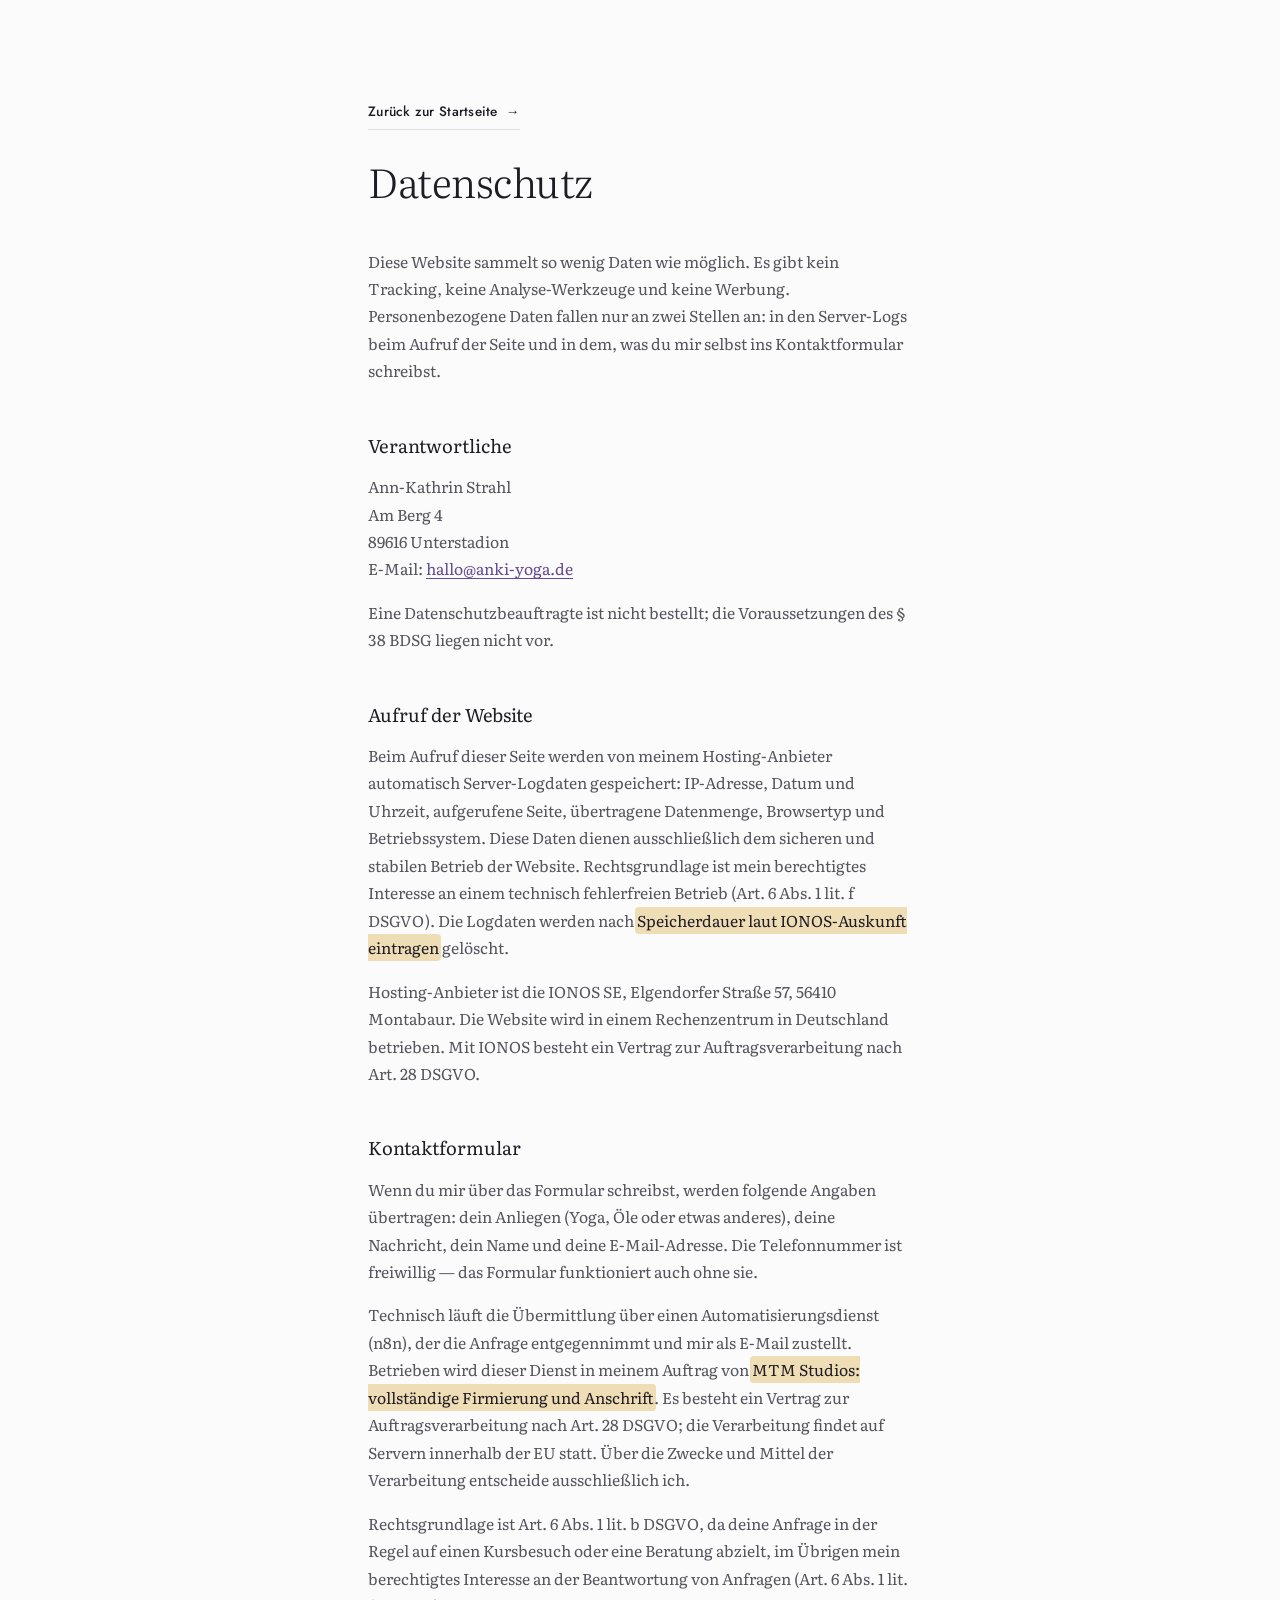
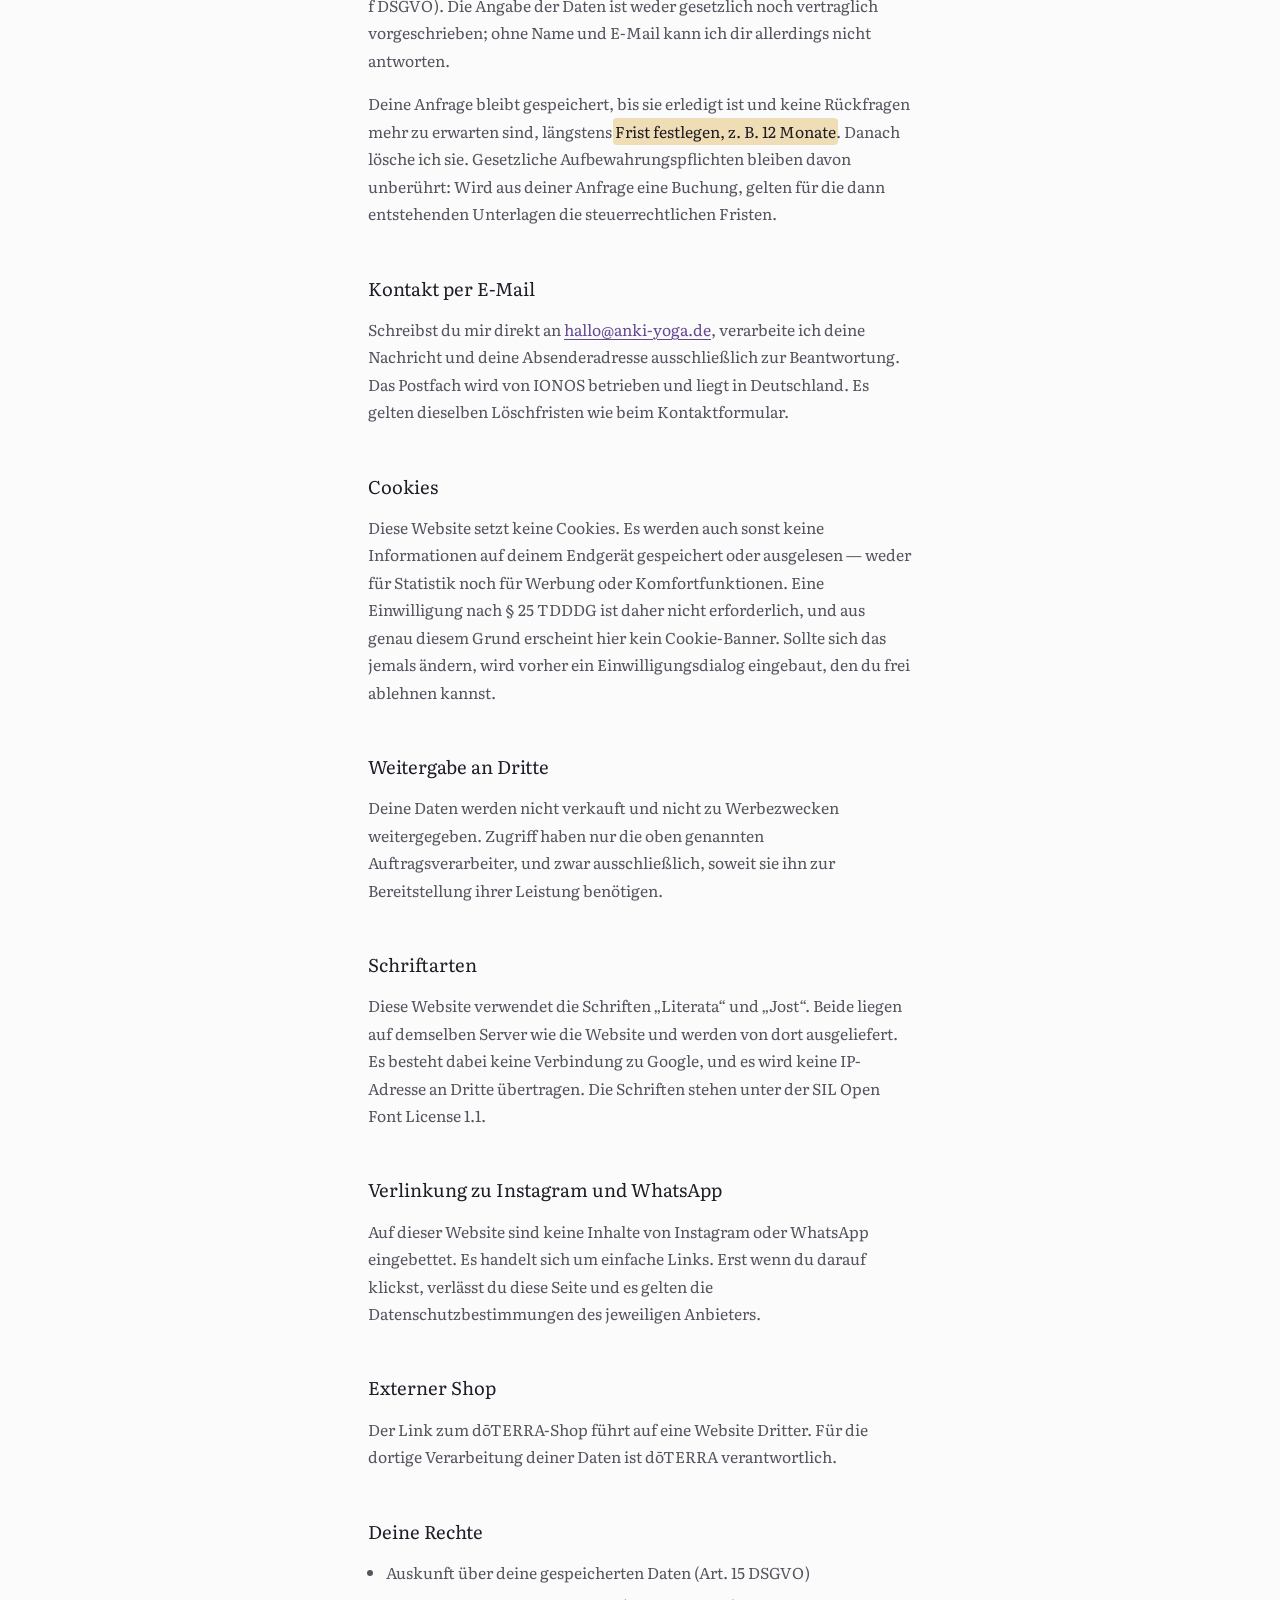
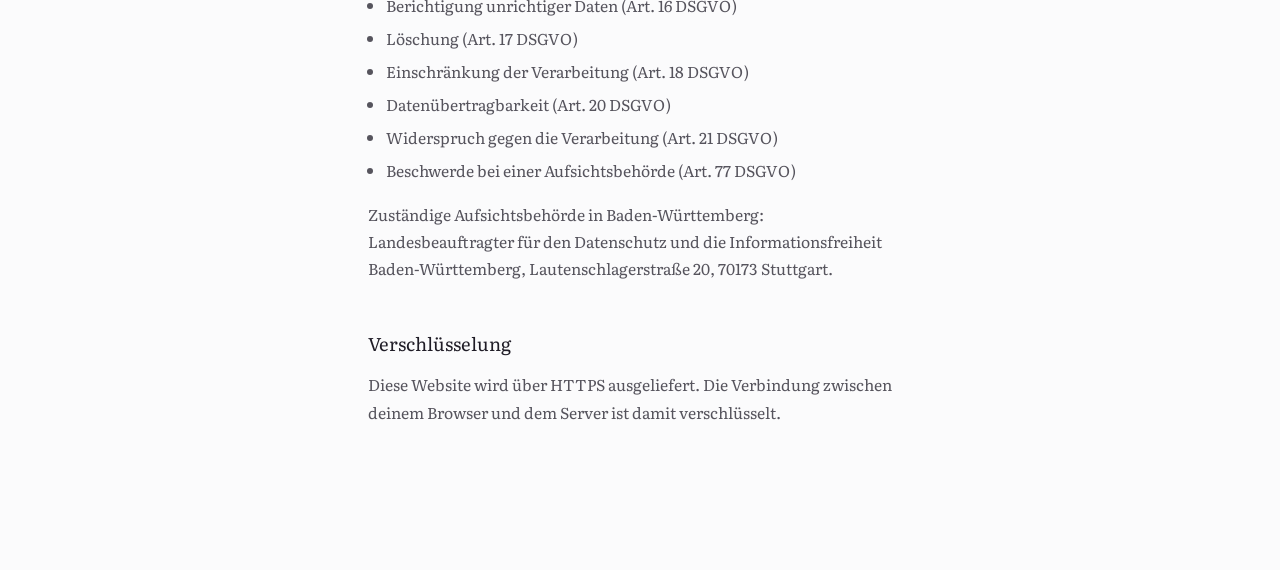
==== commit 0d07eb64: "Rechtstexte scharf stellen und Seite fuer den Index freigeben Impressum und Datenschutz enthielten P" ====
--- a/datenschutz.html
+++ b/datenschutz.html
@@ -4,8 +4,9 @@
 <meta charset="utf-8">
 <meta name="viewport" content="width=device-width, initial-scale=1">
 <title>Datenschutzerklärung — Anki Strahl</title>
-<meta name="robots" content="noindex">
 <meta name="theme-color" content="#fbfafc">
+<link rel="canonical" href="https://anki-yoga.de/datenschutz.html">
+<link rel="icon" href="assets/img/favicon.svg" type="image/svg+xml">
 <link rel="stylesheet" href="assets/css/fonts.css">
 <link rel="stylesheet" href="assets/css/style.css">
 </head>
@@ -17,44 +18,99 @@
   <h1>Datenschutz</h1>
 
   <!-- TODO Anki: Vor dem Livegang bitte einmal von einer Fachperson prüfen lassen.
-       Dieser Text deckt den aktuellen Stand der Website ab (keine Analyse, kein Tracking,
-       kein Cookie-Banner nötig). Sobald Tracking oder ein Formulardienst dazukommt,
-       muss er ergänzt werden. -->
+       Dieser Text beschreibt den tatsächlichen Stand der Website: kein Tracking,
+       keine Analyse, keine Cookies, Schriften lokal, Formular über n8n.
+       Sobald etwas davon dazukommt, muss der Text ergänzt werden. -->
 
   <p>
-    Diese Website sammelt so wenig Daten wie möglich. Es gibt kein Tracking, keine Analyse-Werkzeuge,
-    keine Werbe-Cookies und deshalb auch kein Cookie-Banner.
+    Diese Website sammelt so wenig Daten wie möglich. Es gibt kein Tracking, keine Analyse-Werkzeuge
+    und keine Werbung. Personenbezogene Daten fallen nur an zwei Stellen an: in den Server-Logs
+    beim Aufruf der Seite und in dem, was du mir selbst ins Kontaktformular schreibst.
   </p>
 
   <h2>Verantwortliche</h2>
   <address>
-    Anki Strahl<br>
-    <span class="todo">Straße, PLZ, Ort</span><br>
-    E-Mail: <span class="todo">E-Mail-Adresse</span>
+    Ann-Kathrin Strahl<br>
+    Am Berg 4<br>
+    89616 Unterstadion<br>
+    E-Mail: <a href="mailto:hallo@anki-yoga.de">hallo@anki-yoga.de</a>
   </address>
+  <p>
+    Eine Datenschutzbeauftragte ist nicht bestellt; die Voraussetzungen des § 38 BDSG
+    liegen nicht vor.
+  </p>
 
   <h2>Aufruf der Website</h2>
   <p>
     Beim Aufruf dieser Seite werden von meinem Hosting-Anbieter automatisch Server-Logdaten
     gespeichert: IP-Adresse, Datum und Uhrzeit, aufgerufene Seite, übertragene Datenmenge,
     Browsertyp und Betriebssystem. Diese Daten dienen ausschließlich dem sicheren und stabilen
-    Betrieb der Website (Art. 6 Abs. 1 lit. f DSGVO) und werden nach
-    <span class="todo">Speicherdauer, meist 7 Tage</span> gelöscht.
+    Betrieb der Website. Rechtsgrundlage ist mein berechtigtes Interesse an einem technisch
+    fehlerfreien Betrieb (Art. 6 Abs. 1 lit. f DSGVO). Die Logdaten werden nach
+    <span class="todo">Speicherdauer laut IONOS-Auskunft eintragen</span> gelöscht.
   </p>
   <p>
-    Hosting-Anbieter: <span class="todo">Name und Anschrift des Hosters</span>.
-    Mit dem Anbieter besteht ein Vertrag zur Auftragsverarbeitung.
+    Hosting-Anbieter ist die IONOS SE, Elgendorfer Straße 57, 56410 Montabaur. Die Website
+    wird in einem Rechenzentrum in Deutschland betrieben. Mit IONOS besteht ein Vertrag zur
+    Auftragsverarbeitung nach Art. 28 DSGVO.
   </p>
 
   <h2>Kontaktformular</h2>
   <p>
-    Das Formular auf dieser Website speichert nichts auf dem Server. Beim Absenden öffnet sich
-    dein eigenes E-Mail-Programm mit einer vorbereiteten Nachricht — du entscheidest, ob du sie
-    abschickst. Deine Angaben erreichen mich also ausschließlich als normale E-Mail.
+    Wenn du mir über das Formular schreibst, werden folgende Angaben übertragen: dein Anliegen
+    (Yoga, Öle oder etwas anderes), deine Nachricht, dein Name und deine E-Mail-Adresse. Die
+    Telefonnummer ist freiwillig — das Formular funktioniert auch ohne sie.
   </p>
   <p>
-    Ich verwende diese Angaben nur zur Beantwortung deiner Anfrage (Art. 6 Abs. 1 lit. b DSGVO)
-    und lösche sie, sobald sie nicht mehr gebraucht werden.
+    Technisch läuft die Übermittlung über einen Automatisierungsdienst (n8n), der die Anfrage
+    entgegennimmt und mir als E-Mail zustellt. Betrieben wird dieser Dienst in meinem Auftrag von
+    <span class="todo">MTM Studios: vollständige Firmierung und Anschrift</span>. Es besteht ein
+    Vertrag zur Auftragsverarbeitung nach Art. 28 DSGVO; die Verarbeitung findet auf Servern
+    innerhalb der EU statt. Über die Zwecke und Mittel der Verarbeitung entscheide ausschließlich ich.
+  </p>
+  <p>
+    Rechtsgrundlage ist Art. 6 Abs. 1 lit. b DSGVO, da deine Anfrage in der Regel auf einen
+    Kursbesuch oder eine Beratung abzielt, im Übrigen mein berechtigtes Interesse an der
+    Beantwortung von Anfragen (Art. 6 Abs. 1 lit. f DSGVO). Die Angabe der Daten ist weder
+    gesetzlich noch vertraglich vorgeschrieben; ohne Name und E-Mail kann ich dir allerdings
+    nicht antworten.
+  </p>
+  <p>
+    Deine Anfrage bleibt gespeichert, bis sie erledigt ist und keine Rückfragen mehr zu erwarten
+    sind, längstens <span class="todo">Frist festlegen, z. B. 12 Monate</span>. Danach lösche ich
+    sie. Gesetzliche Aufbewahrungspflichten bleiben davon unberührt: Wird aus deiner Anfrage eine
+    Buchung, gelten für die dann entstehenden Unterlagen die steuerrechtlichen Fristen.
+  </p>
+
+  <h2>Kontakt per E-Mail</h2>
+  <p>
+    Schreibst du mir direkt an <a href="mailto:hallo@anki-yoga.de">hallo@anki-yoga.de</a>, verarbeite
+    ich deine Nachricht und deine Absenderadresse ausschließlich zur Beantwortung. Das Postfach wird
+    von IONOS betrieben und liegt in Deutschland. Es gelten dieselben Löschfristen wie beim
+    Kontaktformular.
+  </p>
+
+  <!-- Hier steht bewusst, dass es kein Banner gibt. § 25 TDDDG knüpft die
+       Einwilligungspflicht daran, dass Informationen im Endgerät gespeichert
+       oder ausgelesen werden. Genau das passiert auf dieser Seite nirgends:
+       keine Cookies, kein localStorage, kein sessionStorage, keine Zählpixel,
+       keine fremden Skripte. Ein Banner wäre deshalb rechtlich nicht nötig —
+       und er würde Besucherinnen eine Datenverarbeitung suggerieren, die es
+       gar nicht gibt. -->
+  <h2>Cookies</h2>
+  <p>
+    Diese Website setzt keine Cookies. Es werden auch sonst keine Informationen auf deinem Endgerät
+    gespeichert oder ausgelesen — weder für Statistik noch für Werbung oder Komfortfunktionen.
+    Eine Einwilligung nach § 25 TDDDG ist daher nicht erforderlich, und aus genau diesem Grund
+    erscheint hier kein Cookie-Banner. Sollte sich das jemals ändern, wird vorher ein
+    Einwilligungsdialog eingebaut, den du frei ablehnen kannst.
+  </p>
+
+  <h2>Weitergabe an Dritte</h2>
+  <p>
+    Deine Daten werden nicht verkauft und nicht zu Werbezwecken weitergegeben. Zugriff haben nur
+    die oben genannten Auftragsverarbeiter, und zwar ausschließlich, soweit sie ihn zur
+    Bereitstellung ihrer Leistung benötigen.
   </p>
 
   <h2>Schriftarten</h2>
--- a/assets/css/style.css
+++ b/assets/css/style.css
@@ -951,26 +951,15 @@
 }
 .schedule > * { width: 100%; max-width: var(--shell); margin-inline: auto; }
 
-/* Der Kopf steht in zwei Spalten. Die linke ist genau so breit wie der Text
-   lesbar bleibt, die rechte schließt direkt daran an — wäre die linke Spalte
-   1fr und der Text darin auf Lesebreite gedeckelt, stünden zwischen Absatz und
-   den drei Wörtern über 400 px Nichts. Das wäre kein Abstand mehr, das wäre
-   ein Loch. */
+/* Der Kopf ist einspaltig: Einleitung auf Lesebreite, darunter die drei Wörter
+   über die volle Breite. Vorher standen sie als schmale zweite Spalte rechts
+   neben dem Absatz — dort konnten sie nie größer werden als die Restbreite, und
+   genau das hat sie klein gehalten. */
 .schedule__head {
   margin-bottom: clamp(3rem, 6vw, 4.5rem);
   display: grid;
   gap: clamp(2.25rem, 5vw, 3.5rem);
 }
-@media (min-width: 60rem) {
-  .schedule__head {
-    grid-template-columns: minmax(0, var(--measure)) minmax(0, max-content);
-    justify-content: start;
-    /* Die drei Wörter enden auf derselben Linie wie der Absatz daneben. Oben
-       bündig würden sie unter der Überschrift schweben; unten bündig bilden
-       beide Spalten einen gemeinsamen Boden. */
-    align-items: end;
-  }
-}
 
 .schedule__intro {
   max-width: var(--measure);
@@ -981,17 +970,32 @@
    Abstand sitzt erst zwischen Kopf und Terminen. */
 .schedule__intro .said { margin-bottom: clamp(0.4rem, 1vw, 0.75rem); }
 
-/* Ihre drei Wörter, jedes auf einer eigenen Zeile. Untereinander liest man sie
-   als drei Schritte; in einer Zeile wären sie ein Absatz, der mitläuft.
-   Gesetzt wie „Create the life you love." am Ende der Geschichte: kursiv, in
-   Violett, größer als der Absatz daneben. */
+/* Ihre drei Wörter nebeneinander, als eigene Zeile über die volle Breite.
+   Nebeneinander sind sie ein Weg — Spüren führt zu Entfalten führt zu Sein.
+   Untereinander waren sie eine Aufzählung, und klein waren sie eine Bildunter-
+   schrift. Drei Wörter über drei Karten: darunter stehen genau drei Kurse, die
+   Zeile nimmt deren Takt vorweg.
+
+   Kein Flexbox: der Zerleger setzt echte Leerzeichen zwischen die Wortmasken,
+   und im Textfluss darf die Zeile auf schmalen Geräten von selbst umbrechen.
+   Als Flex-Zeile müsste ich die Abstände doppelt pflegen, und ohne JS — dann
+   steht hier nur ein Textknoten — bliebe sie ganz ohne Abstände.
+
+   Zur Größe: gemessen bei 375 px Viewport (327 px nutzbar) passen alle drei
+   Wörter bis 29 px in eine Zeile. Die 1.55rem Untergrenze liegt mit 24.8 px
+   knapp darunter, also steht die Zeile auch auf dem schmalsten Telefon am
+   Stück — und trotzdem ein Viertel größer als vorher. */
 .schedule__triad {
   font-family: var(--font-serif);
-  font-size: clamp(1.25rem, 2.6vw, 1.7rem);
+  font-size: clamp(1.55rem, 6.2vw, 3.4rem);
   font-style: italic;
   font-weight: 300;
-  line-height: 1.32;
+  line-height: 1.18;
   color: var(--accent);
+  /* Die Punkte schließen jedes Wort ab; ohne etwas mehr Luft kleben die drei
+     Teile aneinander und lesen sich wieder als ein Satz. */
+  word-spacing: 0.16em;
+  text-wrap: balance;
 }
 
 /* Drei Karten statt einer Tabelle: kein Kopfzeilen-Raster, kein seitliches
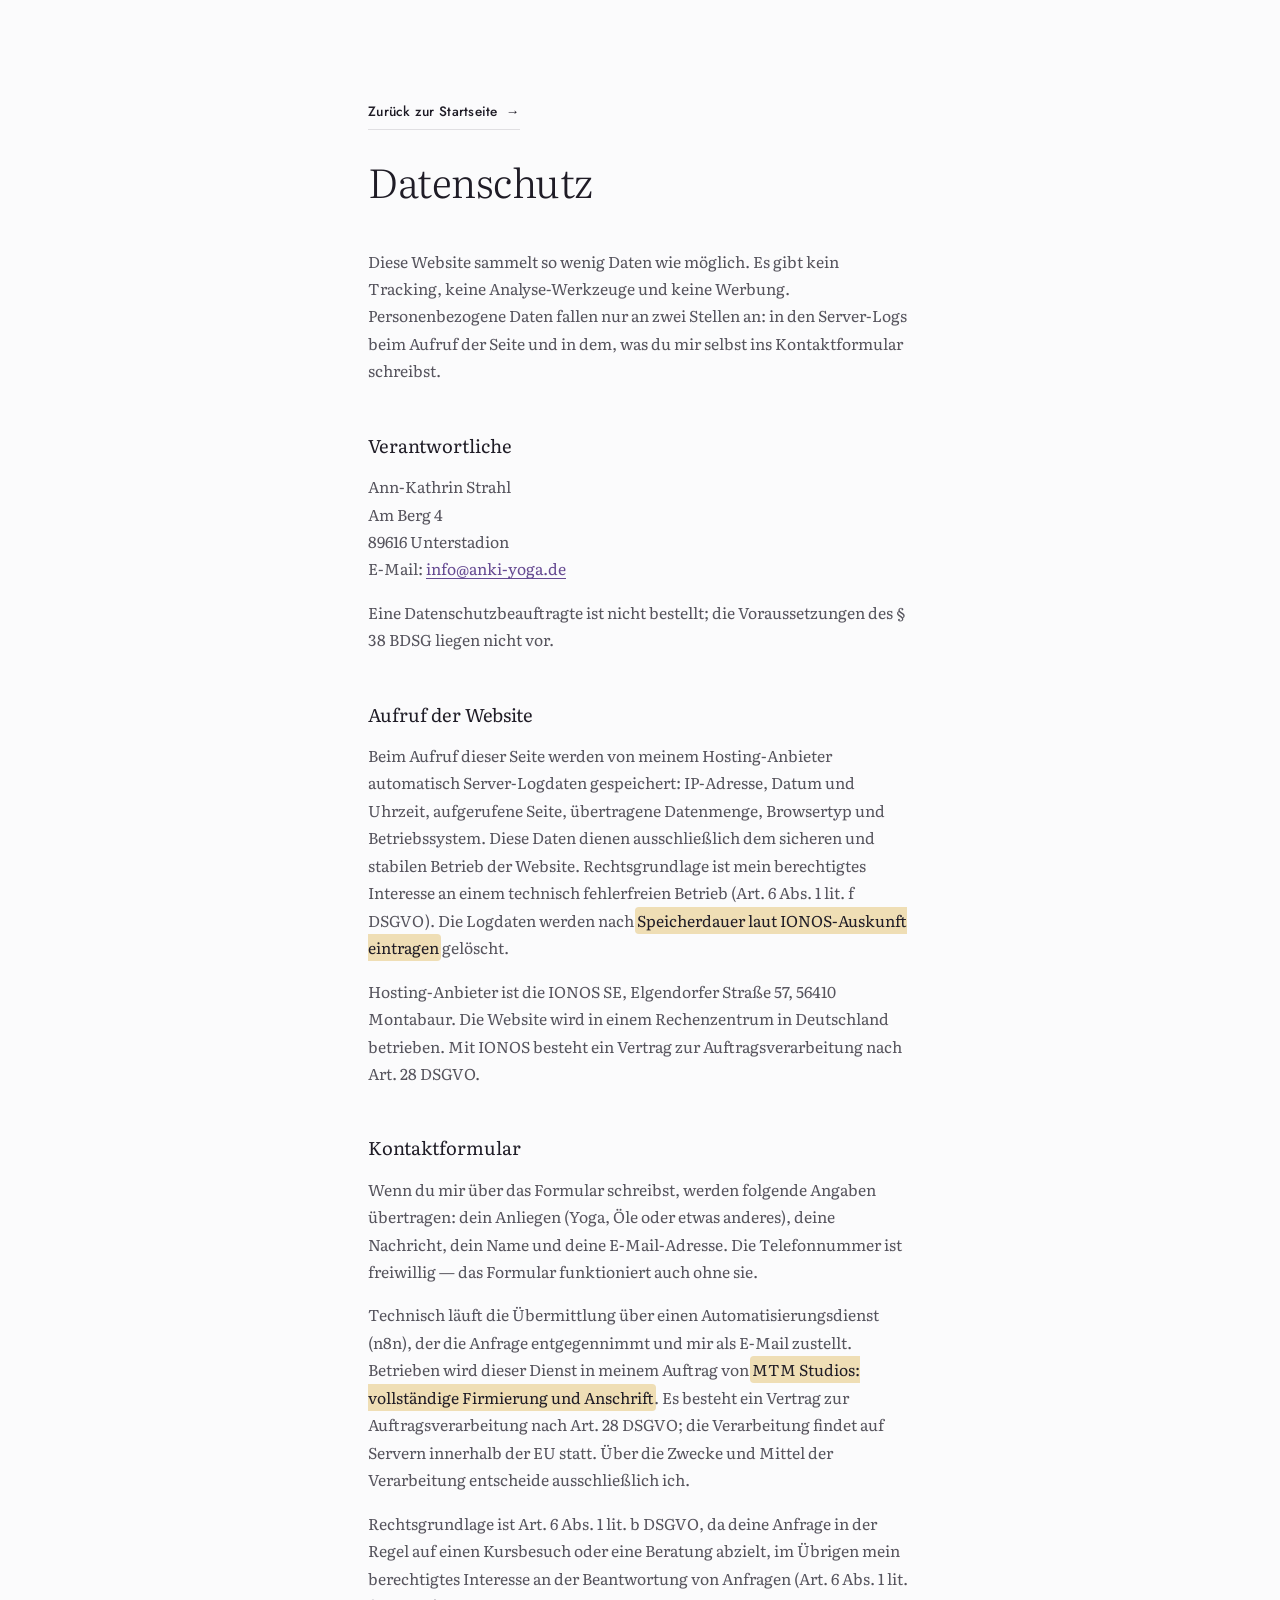
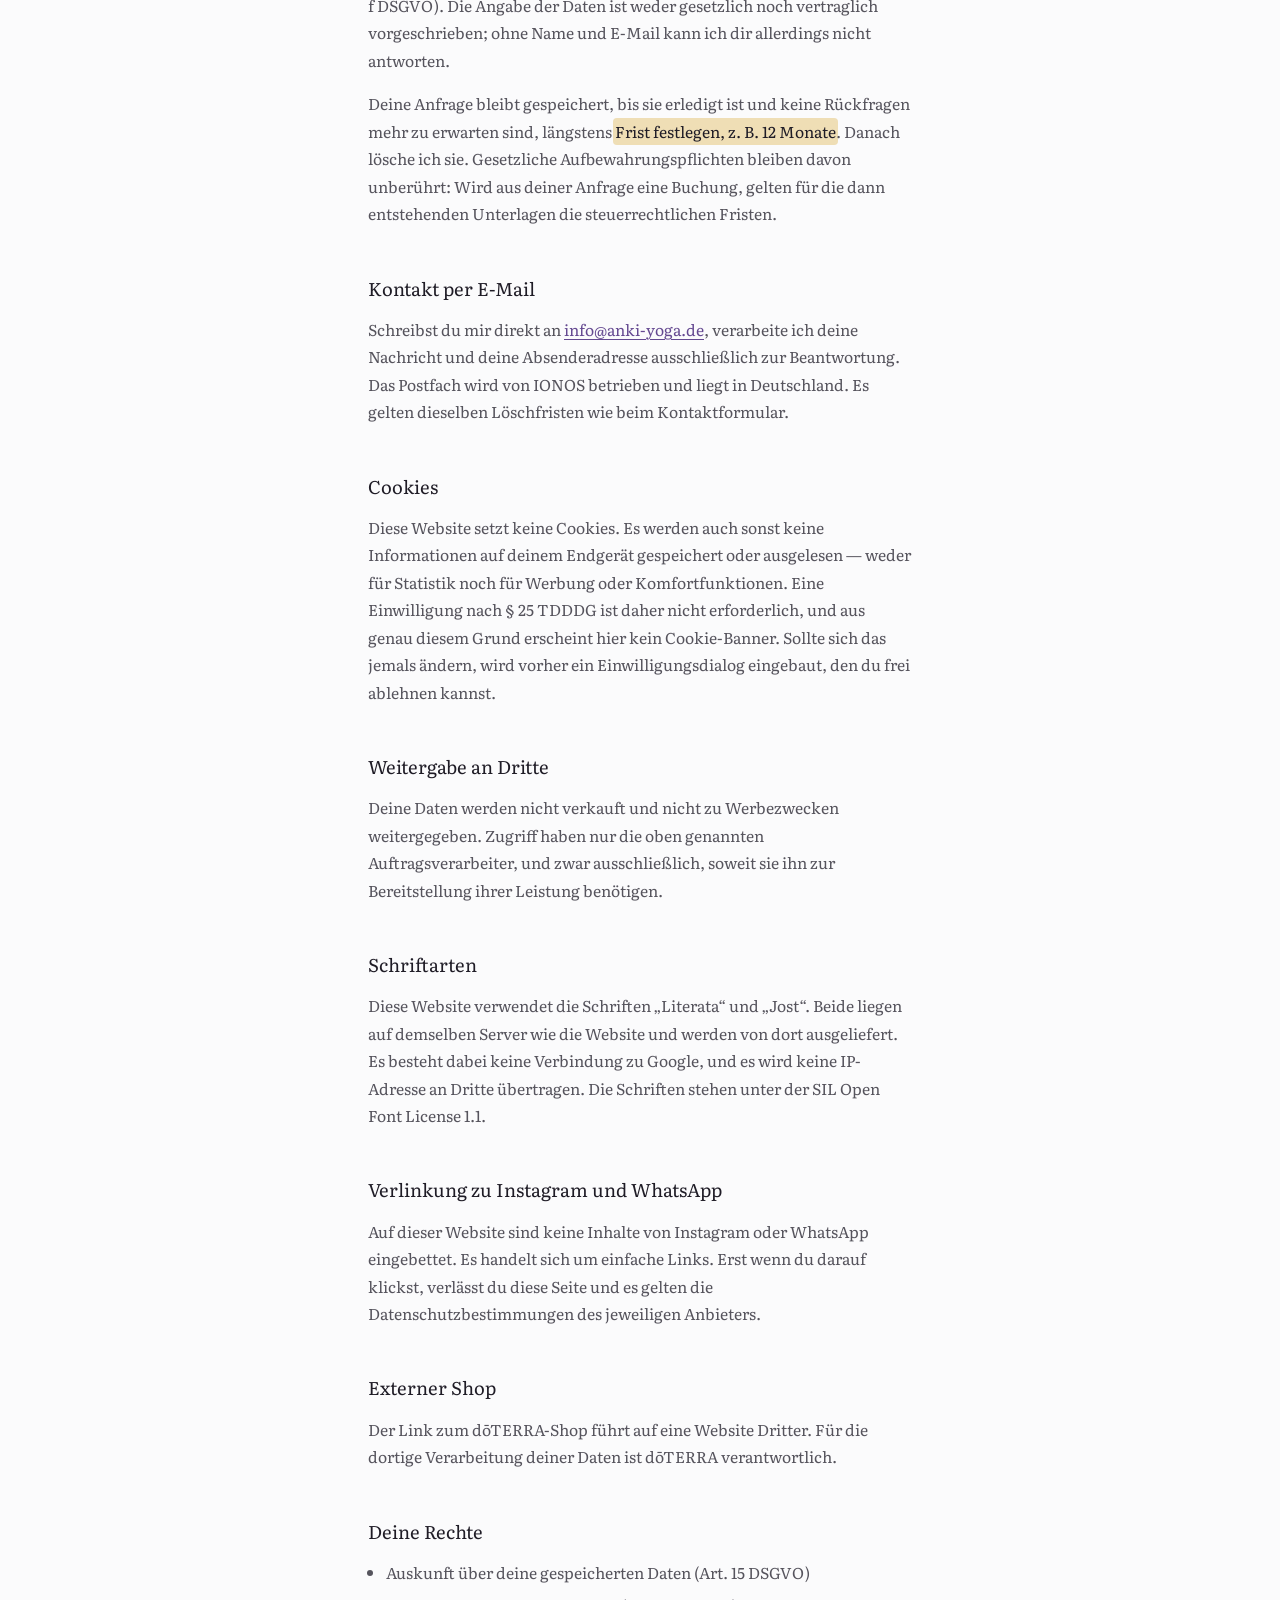
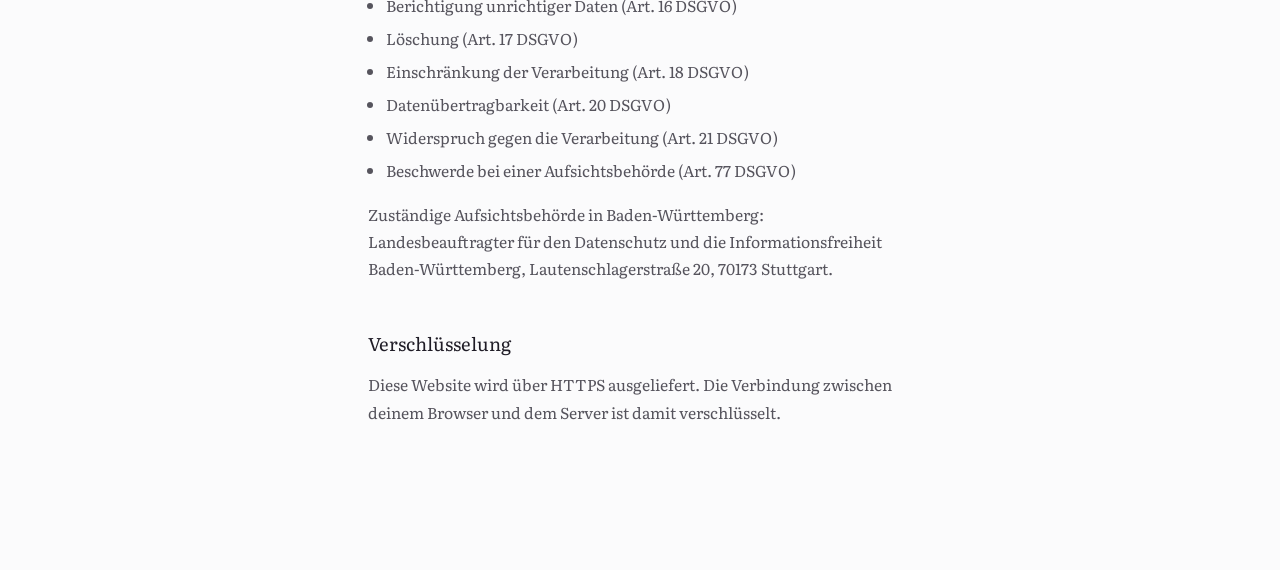
==== commit 1235a78f: "Pflichtangaben vervollstaendigen: Telefon, info@-Adresse, buergerlicher Name Die Kontaktangabe nach " ====
--- a/datenschutz.html
+++ b/datenschutz.html
@@ -33,7 +33,7 @@
     Ann-Kathrin Strahl<br>
     Am Berg 4<br>
     89616 Unterstadion<br>
-    E-Mail: <a href="mailto:hallo@anki-yoga.de">hallo@anki-yoga.de</a>
+    E-Mail: <a href="mailto:info@anki-yoga.de">info@anki-yoga.de</a>
   </address>
   <p>
     Eine Datenschutzbeauftragte ist nicht bestellt; die Voraussetzungen des § 38 BDSG
@@ -84,7 +84,7 @@
 
   <h2>Kontakt per E-Mail</h2>
   <p>
-    Schreibst du mir direkt an <a href="mailto:hallo@anki-yoga.de">hallo@anki-yoga.de</a>, verarbeite
+    Schreibst du mir direkt an <a href="mailto:info@anki-yoga.de">info@anki-yoga.de</a>, verarbeite
     ich deine Nachricht und deine Absenderadresse ausschließlich zur Beantwortung. Das Postfach wird
     von IONOS betrieben und liegt in Deutschland. Es gelten dieselben Löschfristen wie beim
     Kontaktformular.
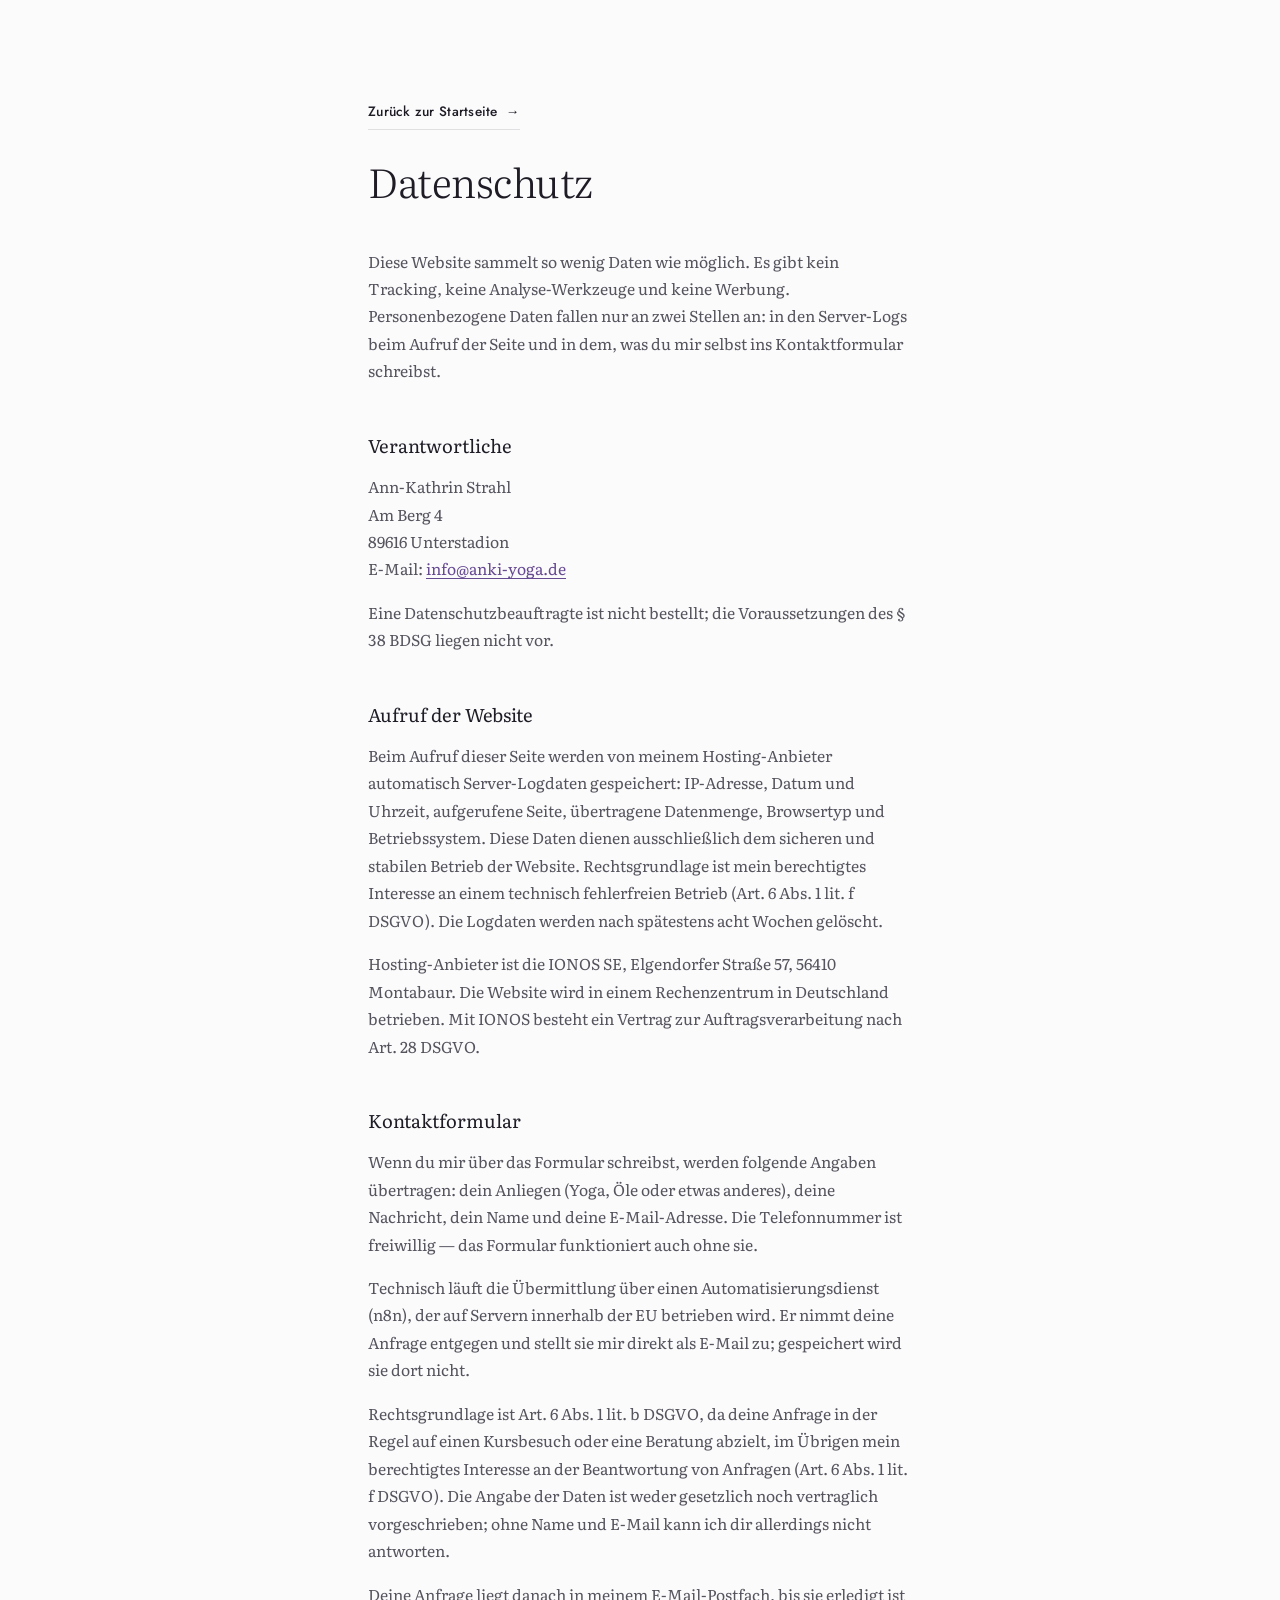
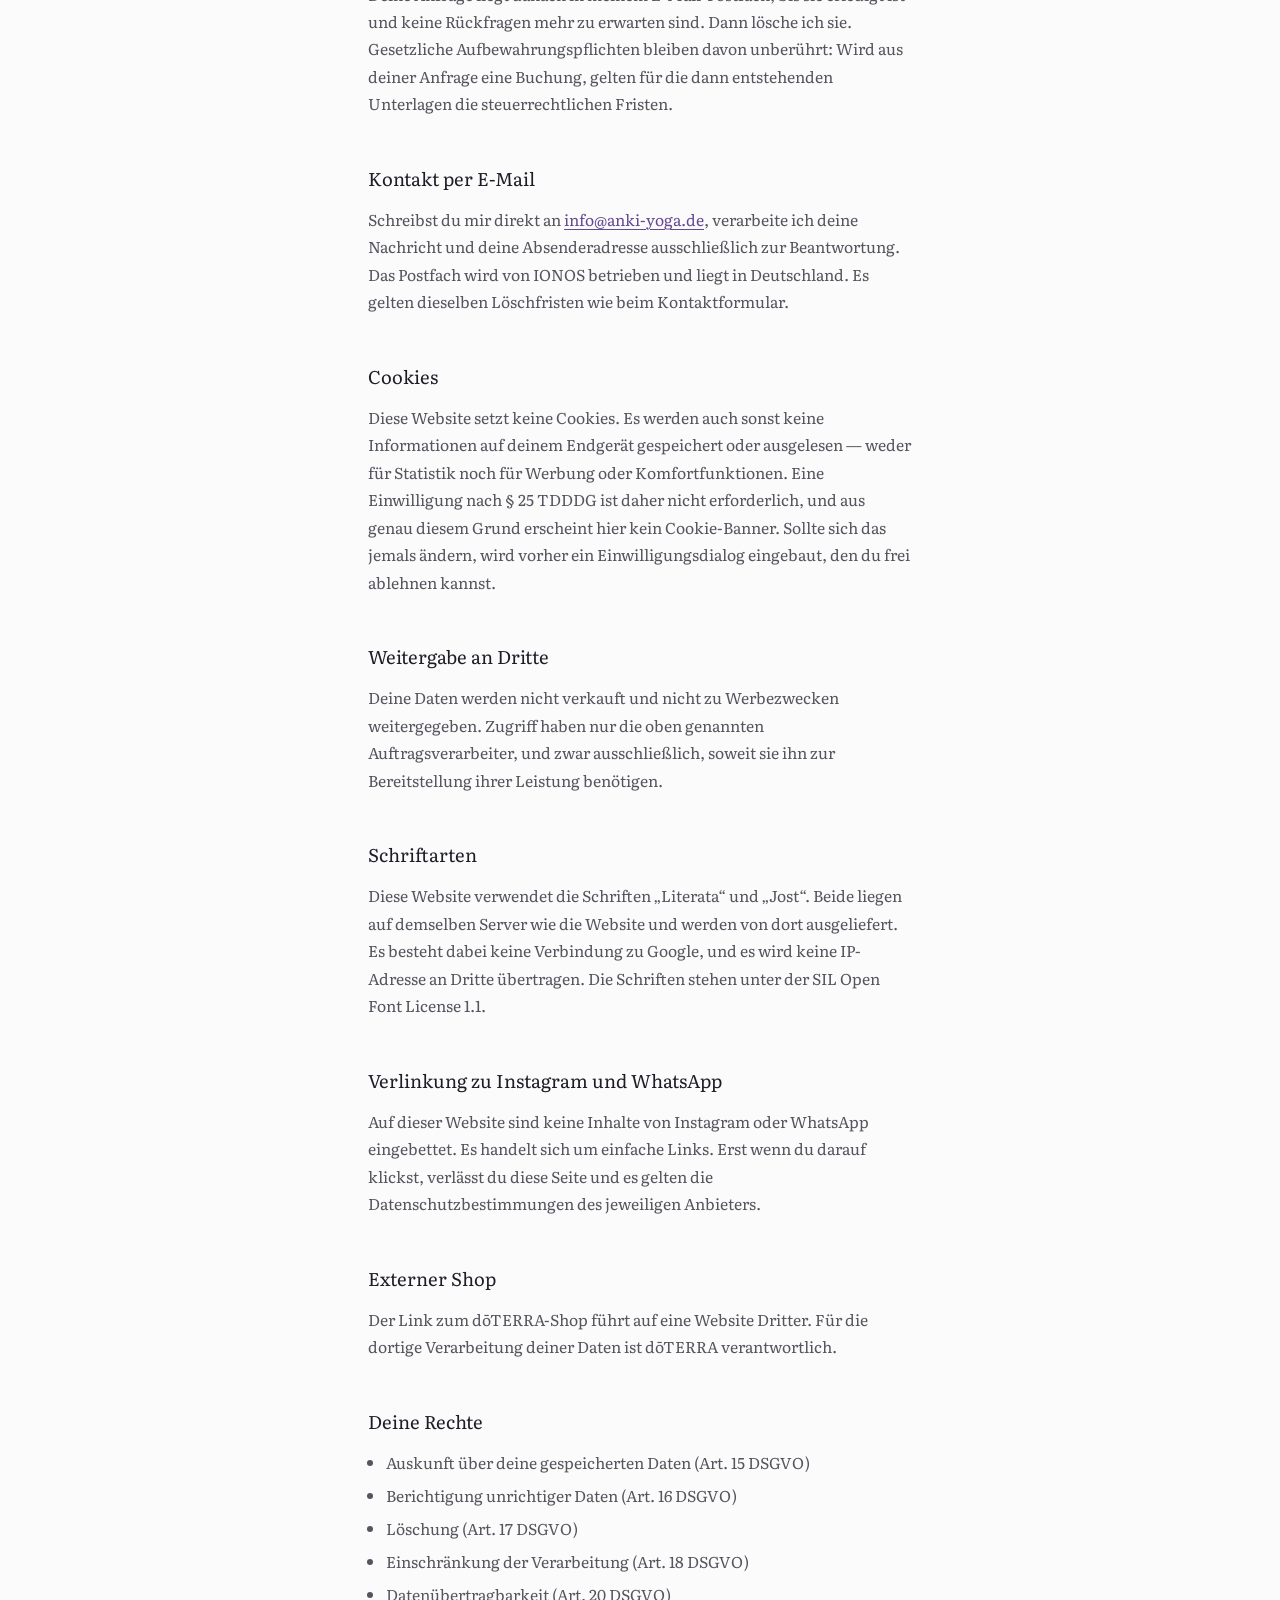
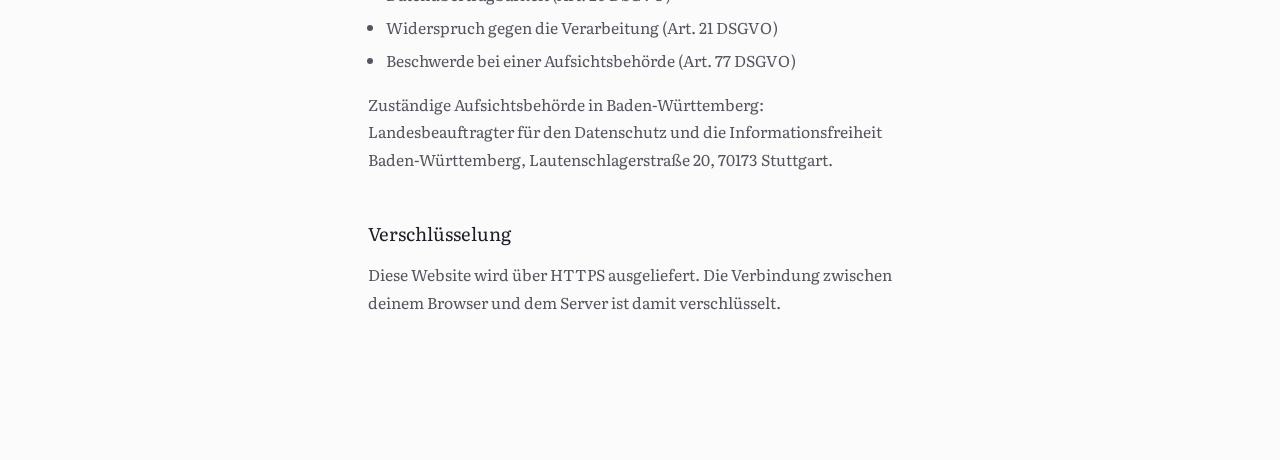
==== commit 6c226b3f: "Datenschutz ohne Platzhalter: Loeschfristen benennen, Dienstleister als Kategorie Die drei offenen P" ====
--- a/datenschutz.html
+++ b/datenschutz.html
@@ -46,9 +46,14 @@
     gespeichert: IP-Adresse, Datum und Uhrzeit, aufgerufene Seite, übertragene Datenmenge,
     Browsertyp und Betriebssystem. Diese Daten dienen ausschließlich dem sicheren und stabilen
     Betrieb der Website. Rechtsgrundlage ist mein berechtigtes Interesse an einem technisch
-    fehlerfreien Betrieb (Art. 6 Abs. 1 lit. f DSGVO). Die Logdaten werden nach
-    <span class="todo">Speicherdauer laut IONOS-Auskunft eintragen</span> gelöscht.
+    fehlerfreien Betrieb (Art. 6 Abs. 1 lit. f DSGVO). Die Logdaten werden nach spätestens
+    acht Wochen gelöscht.
   </p>
+  <!-- Die acht Wochen sind keine Schätzung, sondern IONOS' eigene Angabe. Sie steht
+       gleich zweimal im Hilfe-Center: unter "Data processing by Web Hosting products"
+       ("The data is stored for 8 weeks") und unter "Hinweise zu Logdateien" ("kept for
+       a maximum of 8 weeks"). Wenn IONOS den Wert irgendwann ändert, muss der Satz hier
+       nachgezogen werden. -->
   <p>
     Hosting-Anbieter ist die IONOS SE, Elgendorfer Straße 57, 56410 Montabaur. Die Website
     wird in einem Rechenzentrum in Deutschland betrieben. Mit IONOS besteht ein Vertrag zur
@@ -61,12 +66,20 @@
     (Yoga, Öle oder etwas anderes), deine Nachricht, dein Name und deine E-Mail-Adresse. Die
     Telefonnummer ist freiwillig — das Formular funktioniert auch ohne sie.
   </p>
+  <!-- Art. 13 Abs. 1 lit. e DSGVO verlangt "Empfänger oder Kategorien von
+       Empfängern". Die Kategorie reicht also, ein namentlich genannter
+       Dienstleister ist nicht vorgeschrieben. Deshalb steht hier die Rolle
+       statt einer Firmierung — das bleibt auch richtig, wenn der Betreiber
+       irgendwann wechselt, und hält den Text kurz.
+
+       Der Satz "gespeichert wird sie dort nicht" muss technisch stimmen:
+       In n8n dürfen die Execution-Daten für erfolgreiche Durchläufe nicht
+       mitgeschrieben werden. Ist das nicht eingestellt, liegt die Nachricht
+       doch in der Datenbank und der Satz wäre falsch. -->
   <p>
-    Technisch läuft die Übermittlung über einen Automatisierungsdienst (n8n), der die Anfrage
-    entgegennimmt und mir als E-Mail zustellt. Betrieben wird dieser Dienst in meinem Auftrag von
-    <span class="todo">MTM Studios: vollständige Firmierung und Anschrift</span>. Es besteht ein
-    Vertrag zur Auftragsverarbeitung nach Art. 28 DSGVO; die Verarbeitung findet auf Servern
-    innerhalb der EU statt. Über die Zwecke und Mittel der Verarbeitung entscheide ausschließlich ich.
+    Technisch läuft die Übermittlung über einen Automatisierungsdienst (n8n), der auf Servern
+    innerhalb der EU betrieben wird. Er nimmt deine Anfrage entgegen und stellt sie mir direkt
+    als E-Mail zu; gespeichert wird sie dort nicht.
   </p>
   <p>
     Rechtsgrundlage ist Art. 6 Abs. 1 lit. b DSGVO, da deine Anfrage in der Regel auf einen
@@ -76,10 +89,10 @@
     nicht antworten.
   </p>
   <p>
-    Deine Anfrage bleibt gespeichert, bis sie erledigt ist und keine Rückfragen mehr zu erwarten
-    sind, längstens <span class="todo">Frist festlegen, z. B. 12 Monate</span>. Danach lösche ich
-    sie. Gesetzliche Aufbewahrungspflichten bleiben davon unberührt: Wird aus deiner Anfrage eine
-    Buchung, gelten für die dann entstehenden Unterlagen die steuerrechtlichen Fristen.
+    Deine Anfrage liegt danach in meinem E-Mail-Postfach, bis sie erledigt ist und keine
+    Rückfragen mehr zu erwarten sind. Dann lösche ich sie. Gesetzliche Aufbewahrungspflichten
+    bleiben davon unberührt: Wird aus deiner Anfrage eine Buchung, gelten für die dann
+    entstehenden Unterlagen die steuerrechtlichen Fristen.
   </p>
 
   <h2>Kontakt per E-Mail</h2>
